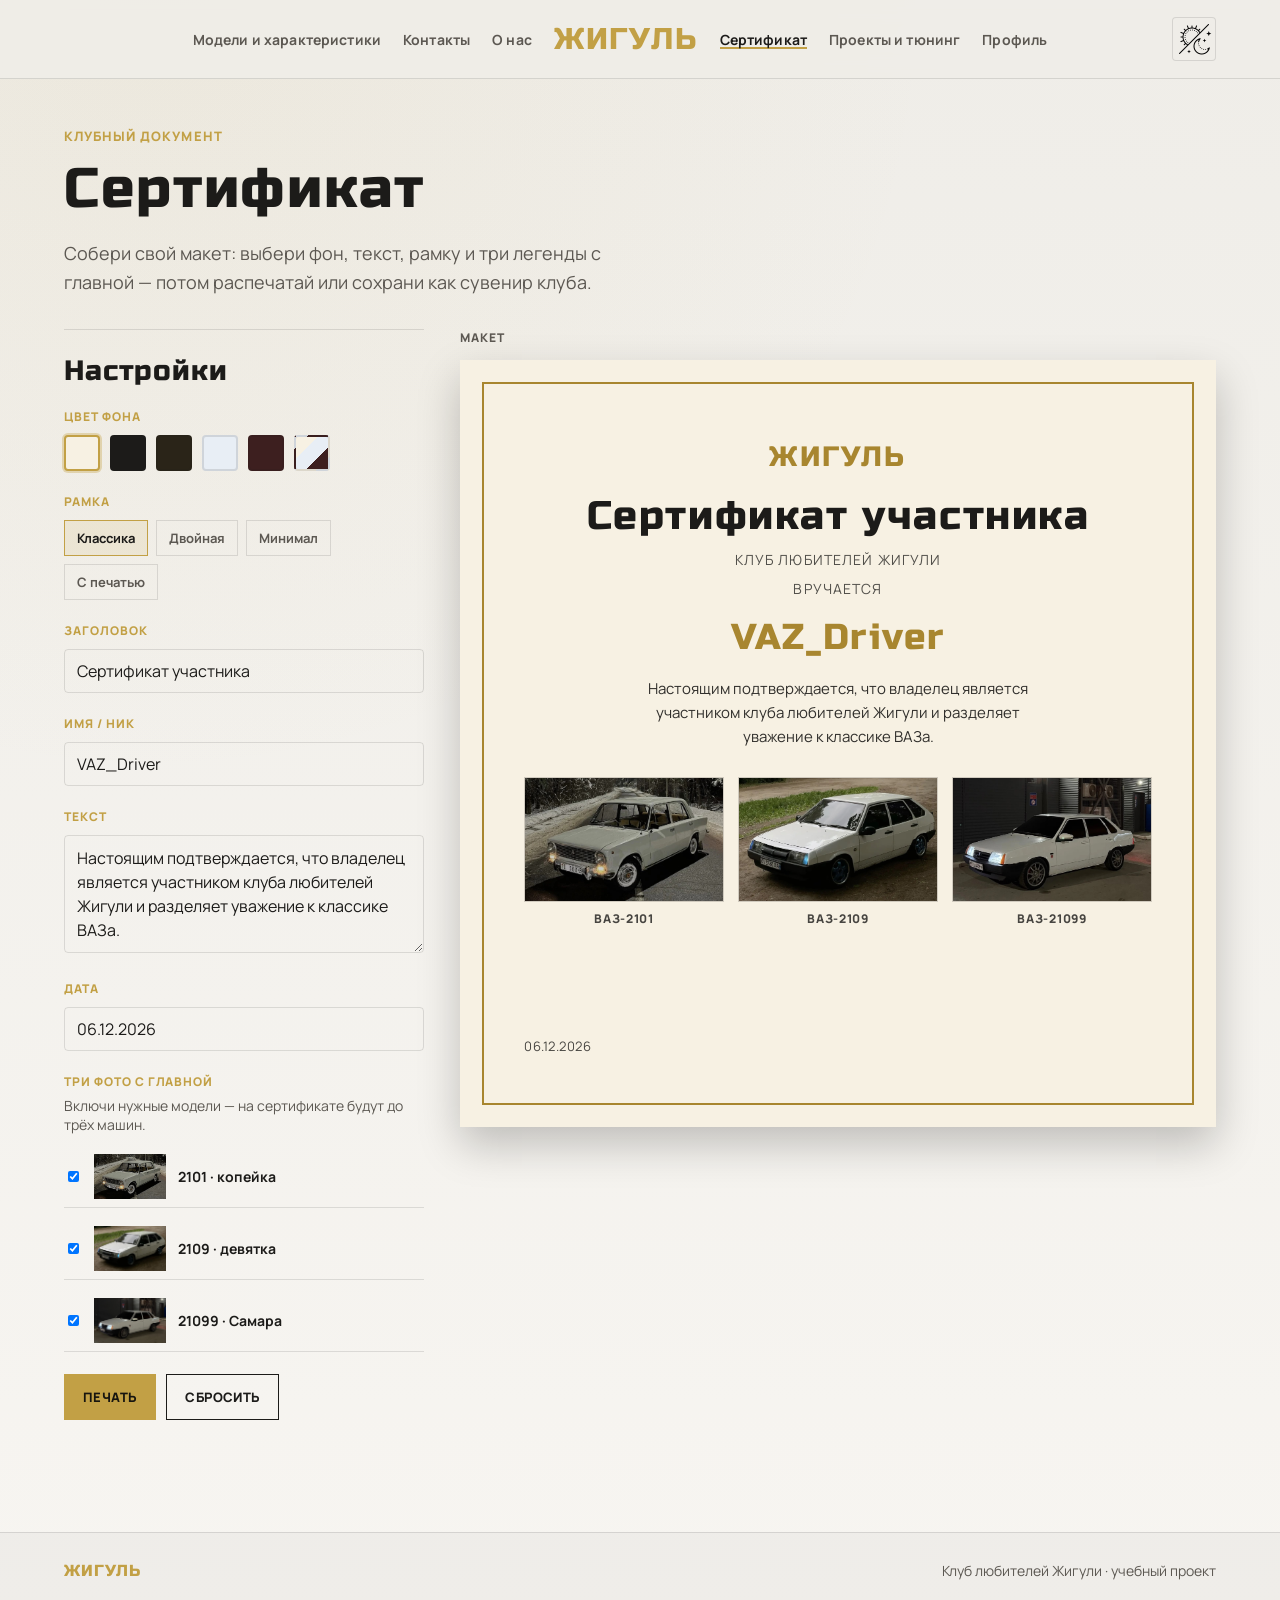
==== html/certificate.html @ b6bd9444 "Add certificate builder with live preview and print. Remove gold from background presets and wire Ce" ====
<!DOCTYPE html>
<html lang="ru">

<head>
    <meta charset="UTF-8">
    <meta name="viewport" content="width=device-width, initial-scale=1.0">
    <title>Сертификат | Клуб любителей Жигули</title>
    <link rel="preconnect" href="https://fonts.googleapis.com">
    <link rel="preconnect" href="https://fonts.gstatic.com" crossorigin>
    <link href="https://fonts.googleapis.com/css2?family=Manrope:wght@400;500;700;800&family=Russo+One&display=swap"
        rel="stylesheet">
    <link rel="stylesheet" href="../css/style.css">
    <link rel="stylesheet" href="../css/pages.css">
    <link rel="stylesheet" href="../css/cert.css">
</head>

<body>
    <header class="header">
        <div class="container header__inner">
            <nav class="header__nav" aria-label="Основная навигация">
                <a href="./models.html" class="header__link">Модели и характеристики</a>
                <a href="./contacts.html" class="header__link">Контакты</a>
                <a href="./about.html" class="header__link">О нас</a>
                <a href="./main.html" class="header__logo">ЖИГУЛЬ</a>
                <a href="./certificate.html" class="header__link header__link--active">Сертификат</a>
                <a href="#" class="header__link">Проекты и тюнинг</a>
                <a href="../backend/profile.php" class="header__link">Профиль</a>
            </nav>
            <button type="button" class="header__theme" id="themeBtn" aria-label="Сменить тему"></button>
        </div>
    </header>

    <main class="main">
        <section class="page">
            <div class="container">
                <p class="page__eyebrow">Клубный документ</p>
                <h1 class="page__title">Сертификат</h1>
                <p class="page__lead">
                    Собери свой макет: выбери фон, текст, рамку и три легенды с главной —
                    потом распечатай или сохрани как сувенир клуба.
                </p>
            </div>
        </section>

        <section class="cert-builder">
            <div class="container cert-builder__grid">
                <aside class="cert-options" aria-label="Настройки сертификата">
                    <h2 class="cert-options__title">Настройки</h2>

                    <div class="cert-options__block">
                        <p class="cert-options__label">Цвет фона</p>
                        <div class="cert-swatches" id="bgSwatches" role="listbox" aria-label="Цвет фона">
                            <button type="button" class="cert-swatch is-active" data-bg="#f7f1e3" data-ink="#1c1b19" aria-label="Кремовый" style="--swatch:#f7f1e3"></button>
                            <button type="button" class="cert-swatch" data-bg="#1c1b19" data-ink="#f2efe8" aria-label="Чёрный" style="--swatch:#1c1b19"></button>
                            <button type="button" class="cert-swatch" data-bg="#2a2418" data-ink="#f0e6c8" aria-label="Тёмный гараж" style="--swatch:#2a2418"></button>
                            <button type="button" class="cert-swatch" data-bg="#e8eef5" data-ink="#1c1b19" aria-label="Светло-серый" style="--swatch:#e8eef5"></button>
                            <button type="button" class="cert-swatch" data-bg="#3d1f1f" data-ink="#f7e9e9" aria-label="Бордовый" style="--swatch:#3d1f1f"></button>
                            <label class="cert-swatch cert-swatch--custom" aria-label="Свой цвет" title="Свой цвет">
                                <input type="color" id="bgCustom" value="#f7f1e3">
                            </label>
                        </div>
                    </div>

                    <div class="cert-options__block">
                        <p class="cert-options__label">Рамка</p>
                        <div class="cert-frames" id="frameOptions">
                            <button type="button" class="cert-chip is-active" data-frame="classic">Классика</button>
                            <button type="button" class="cert-chip" data-frame="double">Двойная</button>
                            <button type="button" class="cert-chip" data-frame="minimal">Минимал</button>
                            <button type="button" class="cert-chip" data-frame="stamp">С печатью</button>
                        </div>
                    </div>

                    <div class="cert-options__block">
                        <label class="cert-options__label" for="certTitle">Заголовок</label>
                        <input class="cert-input" id="certTitle" type="text" maxlength="48" value="Сертификат участника">
                    </div>

                    <div class="cert-options__block">
                        <label class="cert-options__label" for="certName">Имя / ник</label>
                        <input class="cert-input" id="certName" type="text" maxlength="40" value="VAZ_Driver" placeholder="Кому вручается">
                    </div>

                    <div class="cert-options__block">
                        <label class="cert-options__label" for="certText">Текст</label>
                        <textarea class="cert-input cert-input--area" id="certText" maxlength="220" rows="4">Настоящим подтверждается, что владелец является участником клуба любителей Жигули и разделяет уважение к классике ВАЗа.</textarea>
                    </div>

                    <div class="cert-options__block">
                        <label class="cert-options__label" for="certDate">Дата</label>
                        <input class="cert-input" id="certDate" type="text" maxlength="32" value="">
                    </div>

                    <div class="cert-options__block">
                        <p class="cert-options__label">Три фото с главной</p>
                        <p class="cert-options__hint">Включи нужные модели — на сертификате будут до трёх машин.</p>
                        <div class="cert-photos" id="photoOptions">
                            <label class="cert-photo-option">
                                <input type="checkbox" name="photo" value="2101" data-src="../assets/2101cat.jpg" data-name="ВАЗ-2101" checked>
                                <img src="../assets/2101cat.jpg" alt="ВАЗ-2101">
                                <span>2101 · копейка</span>
                            </label>
                            <label class="cert-photo-option">
                                <input type="checkbox" name="photo" value="2109" data-src="../assets/2109cat.jpg" data-name="ВАЗ-2109" checked>
                                <img src="../assets/2109cat.jpg" alt="ВАЗ-2109">
                                <span>2109 · девятка</span>
                            </label>
                            <label class="cert-photo-option">
                                <input type="checkbox" name="photo" value="21099" data-src="../assets/2199белая.jpg" data-name="ВАЗ-21099" checked>
                                <img src="../assets/2199белая.jpg" alt="ВАЗ-21099">
                                <span>21099 · Самара</span>
                            </label>
                        </div>
                    </div>

                    <div class="cert-options__actions">
                        <button type="button" class="cert-btn cert-btn--primary" id="printCert">Печать</button>
                        <button type="button" class="cert-btn" id="resetCert">Сбросить</button>
                    </div>
                </aside>

                <div class="cert-preview-wrap">
                    <p class="cert-preview-wrap__label">Макет</p>
                    <article class="certificate" id="certificate" data-frame="classic" style="--cert-bg:#f7f1e3; --cert-ink:#1c1b19;">
                        <div class="certificate__inner">
                            <p class="certificate__brand">ЖИГУЛЬ</p>
                            <h2 class="certificate__title" id="previewTitle">Сертификат участника</h2>
                            <p class="certificate__subtitle">Клуб любителей Жигули</p>
                            <p class="certificate__award">вручается</p>
                            <p class="certificate__name" id="previewName">VAZ_Driver</p>
                            <p class="certificate__text" id="previewText">
                                Настоящим подтверждается, что владелец является участником клуба любителей Жигули
                                и разделяет уважение к классике ВАЗа.
                            </p>

                            <ul class="certificate__cars" id="previewCars">
                                <li class="certificate__car">
                                    <img src="../assets/2101cat.jpg" alt="ВАЗ-2101">
                                    <span>ВАЗ-2101</span>
                                </li>
                                <li class="certificate__car">
                                    <img src="../assets/2109cat.jpg" alt="ВАЗ-2109">
                                    <span>ВАЗ-2109</span>
                                </li>
                                <li class="certificate__car">
                                    <img src="../assets/2199белая.jpg" alt="ВАЗ-21099">
                                    <span>ВАЗ-21099</span>
                                </li>
                            </ul>

                            <div class="certificate__footer">
                                <p class="certificate__date" id="previewDate"></p>
                                <p class="certificate__seal" aria-hidden="true">Клуб</p>
                            </div>
                        </div>
                    </article>
                </div>
            </div>
        </section>
    </main>

    <footer class="footer">
        <div class="container footer__inner">
            <span class="footer__brand">ЖИГУЛЬ</span>
            <span class="footer__note">Клуб любителей Жигули · учебный проект</span>
        </div>
    </footer>

    <script src="../js/theme.js"></script>
    <script src="../js/cert.js"></script>
</body>

</html>
---- css/style.css ----
:root {
    --bg: #efede8;
    --bg-elevated: #f7f5f1;
    --text: #1c1b19;
    --text-muted: #5c5852;
    --accent: #c2a045;
    --accent-strong: #a8862f;
    --line: rgba(28, 27, 25, 0.12);
    --header-bg: rgba(239, 237, 232, 0.92);
    --font-display: "Russo One", sans-serif;
    --font-body: "Manrope", sans-serif;
    --shadow: 0 18px 40px rgba(0, 0, 0, 0.22);
    --radius: 4px;
}

body.theme--dark {
    --bg: #141312;
    --bg-elevated: #1d1c1a;
    --text: #f2efe8;
    --text-muted: #b0aaa0;
    --accent: #d4af37;
    --accent-strong: #e0c15c;
    --line: rgba(242, 239, 232, 0.12);
    --header-bg: rgba(20, 19, 18, 0.86);
}

* {
    box-sizing: border-box;
}

html {
    scroll-behavior: smooth;
}

body {
    margin: 0;
    font-family: var(--font-body);
    color: var(--text);
    background:
        radial-gradient(circle at 12% 0%, rgba(194, 160, 69, 0.07), transparent 40%),
        linear-gradient(180deg, var(--bg) 0%, var(--bg-elevated) 100%);
    min-height: 100vh;
    transition: background-color 0.25s ease, color 0.25s ease;
}

img {
    max-width: 100%;
    display: block;
}

a {
    text-decoration: none;
    color: inherit;
}

.container {
    width: 100%;
    max-width: 1200px;
    margin: 0 auto;
    padding: 0 24px;
    position: relative;
}



.header {
    position: sticky;
    top: 0;
    z-index: 20;
    background: var(--header-bg);
    backdrop-filter: blur(10px);
    border-bottom: 1px solid var(--line);
}

.header__inner {
    display: flex;
    align-items: center;
    justify-content: center;
    min-height: 78px;
    gap: 16px;
    padding-right: 64px;
}

.header__nav {
    display: flex;
    align-items: center;
    justify-content: center;
    flex-wrap: wrap;
    gap: 14px 22px;
}

.header__logo {
    font-family: var(--font-display);
    font-size: 30px;
    letter-spacing: 0.06em;
    color: var(--accent);
    transition: transform 0.25s ease, color 0.2s ease;
}

.header__logo:hover {
    transform: translateY(-1px);
    color: var(--accent-strong);
}

.header__link {
    font-size: 14px;
    font-weight: 700;
    letter-spacing: 0.01em;
    color: var(--text-muted);
    transition: color 0.2s ease, transform 0.2s ease;
    white-space: nowrap;
}

.header__link:hover {
    color: var(--text);
    transform: translateY(-1px);
}

.header__link--active {
    color: var(--text);
    box-shadow: inset 0 -2px 0 var(--accent);
}

.header__theme {
    position: absolute;
    right: 24px;
    top: 50%;
    transform: translateY(-50%);
    width: 44px;
    height: 44px;
    border: 1px solid var(--line);
    border-radius: var(--radius);
    background-color: transparent;
    background-image: url(../assets/icons8-день-и-ночь-80.png);
    background-size: 40px 40px;
    background-repeat: no-repeat;
    background-position: center;
    cursor: pointer;
    transition: border-color 0.2s ease, transform 0.2s ease;
}

.header__theme:hover {
    border-color: var(--accent);
    transform: translateY(-50%) scale(1.04);
}


.hero {
    padding: 36px 0 28px;
}

.hero__container {
    display: grid;
    grid-template-columns: minmax(0, 1.35fr) minmax(280px, 0.9fr);
    gap: 40px;
    align-items: center;
}

.hero__slider {
    min-width: 0;
}

.hero__content {
    max-width: 420px;
}

.hero__brand {
    margin: 0 0 10px;
    font-family: var(--font-display);
    font-size: clamp(40px, 5vw, 64px);
    line-height: 0.95;
    letter-spacing: 0.04em;
    color: var(--accent);
    animation: riseIn 0.7s ease both;
}

.hero__title {
    margin: 0 0 14px;
    font-family: var(--font-display);
    font-size: clamp(26px, 3vw, 36px);
    font-weight: 400;
    letter-spacing: 0.02em;
    animation: riseIn 0.7s ease 0.06s both;
}

.hero__lead {
    margin: 0;
    font-size: 17px;
    line-height: 1.55;
    color: var(--text-muted);
    animation: riseIn 0.7s ease 0.12s both;
}

.hero__actions {
    margin-top: 24px;
    animation: riseIn 0.7s ease 0.18s both;
}

.hero__btn {
    display: inline-flex;
    align-items: center;
    justify-content: center;
    min-height: 46px;
    padding: 0 20px;
    border: 1px solid var(--accent);
    background: var(--accent);
    color: #17150f;
    font-size: 14px;
    font-weight: 800;
    letter-spacing: 0.04em;
    text-transform: uppercase;
    transition: background-color 0.2s ease, color 0.2s ease, transform 0.2s ease;
}

.hero__btn:hover {
    background: transparent;
    color: var(--text);
    transform: translateY(-2px);
}



.slider {
    position: relative;
    overflow: hidden;
    box-shadow: var(--shadow);
    background: #111;
}

.slider__track {
    display: flex;
    transition: transform 0.7s cubic-bezier(0.22, 1, 0.36, 1);
}

.slider__slide {
    position: relative;
    min-width: 100%;
    overflow: hidden;
}

.slider__slide img {
    width: 100%;
    aspect-ratio: 16 / 10;
    object-fit: cover;
    object-position: center;
    transform: scale(1.03);
    transition: transform 5s ease;
}

.slider__slide--active img {
    transform: scale(1);
}

.slider__pagination {
    position: absolute;
    right: 16px;
    bottom: 16px;
    display: flex;
    gap: 8px;
    z-index: 2;
}

.slider__bar {
    width: 56px;
    height: 3px;
    padding: 0;
    border: none;
    border-radius: 999px;
    background: rgba(255, 255, 255, 0.35);
    overflow: hidden;
    cursor: pointer;
}

.slider__bar::after {
    content: "";
    display: block;
    width: 0;
    height: 100%;
    background: #fff;
}

.slider__bar--active::after {
    animation: fillBar 4s linear forwards;
}

.slider__name {
    margin: 12px 0 0;
    font-size: 13px;
    font-weight: 700;
    letter-spacing: 0.06em;
    text-transform: uppercase;
    color: var(--text-muted);
}

@keyframes fillBar {
    from {
        width: 0;
    }

    to {
        width: 100%;
    }
}

@keyframes riseIn {
    from {
        opacity: 0;
        transform: translateY(14px);
    }

    to {
        opacity: 1;
        transform: translateY(0);
    }
}


.models {
    padding: 64px 0 48px;
}

.models__title,
.about__title {
    margin: 0 0 12px;
    font-family: var(--font-display);
    font-size: clamp(28px, 4vw, 40px);
    font-weight: 400;
    letter-spacing: 0.03em;
}

.models__lead,
.about__text {
    margin: 0;
    max-width: 52ch;
    font-size: 18px;
    line-height: 1.6;
    color: var(--text-muted);
}

.models__list {
    list-style: none;
    margin: 36px 0 0;
    padding: 0;
    display: grid;
    grid-template-columns: repeat(3, minmax(0, 1fr));
    gap: 28px;
}

.models__link {
    display: grid;
    gap: 12px;
    transition: transform 0.25s ease;
}

.models__link:hover {
    transform: translateY(-6px);
}

.models__image {
    width: 100%;
    aspect-ratio: 4 / 3;
    object-fit: cover;
    box-shadow: var(--shadow);
    filter: saturate(0.92);
    transition: filter 0.25s ease, box-shadow 0.25s ease;
}

.models__link:hover .models__image {
    filter: saturate(1.05);
    box-shadow: 0 22px 48px rgba(0, 0, 0, 0.28);
}

.models__image[src*="2112белая"] {
    filter: contrast(1.0) saturate(0.85) brightness(1.04);
}

.models__link:hover .models__image[src*="2112белая"] {
    filter: contrast(0.86) saturate(0.88) brightness(1.04);
}

.models__name {
    font-family: var(--font-display);
    font-size: 22px;
    letter-spacing: 0.03em;
}

.models__meta {
    font-size: 14px;
    font-weight: 500;
    color: var(--text-muted);
}



.about {
    padding: 24px 0 88px;
}

.about__inner {
    padding-top: 40px;
    border-top: 1px solid var(--line);
}

.about__btn {
    display: inline-flex;
    align-items: center;
    justify-content: center;
    margin-top: 24px;
    min-height: 46px;
    padding: 0 20px;
    border: 1px solid var(--accent);
    background: var(--accent);
    color: #17150f;
    font-size: 14px;
    font-weight: 800;
    letter-spacing: 0.04em;
    text-transform: uppercase;
    transition: background-color 0.2s ease, color 0.2s ease, transform 0.2s ease;
}

.about__btn:hover {
    background: transparent;
    color: var(--text);
    transform: translateY(-2px);
}



.footer {
    border-top: 1px solid var(--line);
    padding: 28px 0;
    background: rgba(0, 0, 0, 0.03);
}

body.theme--dark .footer {
    background: rgba(255, 255, 255, 0.02);
}

.footer__inner {
    display: flex;
    align-items: center;
    justify-content: space-between;
    gap: 16px;
    flex-wrap: wrap;
}

.footer__brand {
    font-family: var(--font-display);
    letter-spacing: 0.06em;
    color: var(--accent);
}

.footer__note {
    font-size: 14px;
    color: var(--text-muted);
}

@media (max-width: 1100px) {
    .header__link {
        font-size: 13px;
    }

    .header__nav {
        gap: 10px 14px;
    }
}

@media (max-width: 960px) {
    .hero__container {
        grid-template-columns: 1fr;
        gap: 28px;
    }

    .hero__content {
        max-width: none;
    }

    .models__list {
        grid-template-columns: 1fr;
    }
}

@media (max-width: 720px) {
    .header__inner {
        justify-content: flex-start;
        padding-right: 72px;
        min-height: auto;
        padding-top: 14px;
        padding-bottom: 14px;
    }

    .header__nav {
        justify-content: flex-start;
    }

    .header__logo {
        order: -1;
        width: 100%;
        font-size: 24px;
    }

    .header__theme {
        right: 16px;
        top: 22px;
        transform: none;
    }

    .header__theme:hover {
        transform: scale(1.04);
    }
}

@media (prefers-reduced-motion: reduce) {
    html {
        scroll-behavior: auto;
    }

    .hero__brand,
    .hero__title,
    .hero__lead,
    .hero__actions,
    .slider__track,
    .slider__slide img,
    .models__link,
    .models__image {
        animation: none !important;
        transition: none !important;
    }
}
---- css/pages.css ----
.page {
    padding: 48px 0 24px;
}

.page__eyebrow {
    margin: 0 0 10px;
    font-size: 13px;
    font-weight: 800;
    letter-spacing: 0.08em;
    text-transform: uppercase;
    color: var(--accent);
}

.page__title {
    margin: 0 0 16px;
    font-family: var(--font-display);
    font-size: clamp(36px, 5vw, 56px);
    font-weight: 400;
    letter-spacing: 0.03em;
}

.page__lead {
    margin: 0;
    max-width: 54ch;
    font-size: 18px;
    line-height: 1.6;
    color: var(--text-muted);
}

.story {
    padding: 24px 0 16px;
}

.story__grid {
    display: grid;
    grid-template-columns: repeat(2, minmax(0, 1fr));
    gap: 32px;
}

.story__title,
.values__title,
.team__title,
.contacts__title,
.feedback__title {
    margin: 0 0 14px;
    font-family: var(--font-display);
    font-size: clamp(24px, 3vw, 32px);
    font-weight: 400;
    letter-spacing: 0.02em;
}

.story__text {
    margin: 0;
    font-size: 17px;
    line-height: 1.65;
    color: var(--text-muted);
}

.values {
    padding: 48px 0;
}

.values__list,
.team__list,
.contacts__list {
    list-style: none;
    margin: 0;
    padding: 0;
}

.values__list {
    display: grid;
    grid-template-columns: repeat(3, minmax(0, 1fr));
    gap: 24px;
    margin-top: 8px;
}

.values__item,
.team__item {
    padding-top: 18px;
    border-top: 1px solid var(--line);
}

.values__name,
.team__name {
    margin: 0 0 8px;
    font-size: 20px;
    font-weight: 800;
}

.values__text,
.team__text {
    margin: 0;
    font-size: 15px;
    line-height: 1.55;
    color: var(--text-muted);
}

.team {
    padding: 8px 0 88px;
}

.team__list {
    display: grid;
    grid-template-columns: repeat(3, minmax(0, 1fr));
    gap: 24px;
    margin-top: 8px;
}

.team__role {
    margin: 0 0 6px;
    font-size: 12px;
    font-weight: 800;
    letter-spacing: 0.08em;
    text-transform: uppercase;
    color: var(--accent);
}

.contacts {
    padding: 24px 0 88px;
}

.contacts__grid {
    display: grid;
    grid-template-columns: minmax(0, 1fr) minmax(280px, 420px);
    gap: 40px;
    align-items: start;
}

.contacts__item {
    padding: 16px 0;
    border-bottom: 1px solid var(--line);
    display: grid;
    gap: 6px;
}

.contacts__label {
    font-size: 12px;
    font-weight: 800;
    letter-spacing: 0.08em;
    text-transform: uppercase;
    color: var(--accent);
}

.contacts__value {
    font-size: 17px;
    font-weight: 600;
    line-height: 1.45;
}

.contacts__value--link {
    transition: color 0.2s ease;
}

.contacts__value--link:hover {
    color: var(--accent);
}

.contacts__note {
    margin-top: 24px;
    padding: 18px 0 0;
    border-top: 1px solid var(--line);
}

.contacts__note-text {
    margin: 0;
    font-size: 15px;
    line-height: 1.55;
    color: var(--text-muted);
}

.feedback {
    padding: 28px;
    border: 1px solid var(--line);
    background: var(--bg-elevated);
}

.feedback__group {
    margin-bottom: 16px;
}

.feedback__label {
    display: block;
    margin-bottom: 8px;
    font-size: 14px;
    font-weight: 700;
}

.feedback__input {
    width: 100%;
    padding: 12px 14px;
    border: 1px solid var(--line);
    border-radius: var(--radius);
    background: transparent;
    color: var(--text);
    font: inherit;
    transition: border-color 0.2s ease;
}

.feedback__input:focus {
    outline: none;
    border-color: var(--accent);
}

.feedback__select {
    cursor: pointer;
}

.feedback__textarea {
    min-height: 120px;
    resize: vertical;
}

.feedback__error {
    margin: 0 0 12px;
    color: #c44848;
    font-size: 14px;
}

.feedback__success {
    margin: 0 0 12px;
    color: #2f7a45;
    font-size: 14px;
    font-weight: 700;
}

body.theme--dark .feedback__error {
    color: #ff7b7b;
}

body.theme--dark .feedback__success {
    color: #7dcea0;
}

.feedback__submit {
    width: 100%;
    min-height: 48px;
    border: 1px solid var(--accent);
    background: var(--accent);
    color: #17150f;
    font: inherit;
    font-size: 14px;
    font-weight: 800;
    letter-spacing: 0.04em;
    text-transform: uppercase;
    cursor: pointer;
    transition: background-color 0.2s ease, color 0.2s ease, transform 0.2s ease;
}

.feedback__submit:hover {
    background: transparent;
    color: var(--text);
    transform: translateY(-1px);
}

.catalog-nav {
    padding: 8px 0 0;
}

.catalog-nav__list {
    list-style: none;
    margin: 0;
    padding: 0;
    display: flex;
    flex-wrap: wrap;
    gap: 12px 20px;
}

.catalog-nav__link {
    font-size: 14px;
    font-weight: 800;
    letter-spacing: 0.04em;
    text-transform: uppercase;
    color: var(--text-muted);
    transition: color 0.2s ease, transform 0.2s ease;
}

.catalog-nav__link:hover {
    color: var(--accent);
    transform: translateY(-1px);
}

.catalog-index {
    padding: 28px 0 8px;
}

.catalog-index__list {
    list-style: none;
    margin: 0;
    padding: 18px 0 0;
    border-top: 1px solid var(--line);
    display: flex;
    flex-wrap: wrap;
    gap: 10px 12px;
}

.catalog-index__link {
    display: inline-flex;
    align-items: center;
    justify-content: center;
    min-width: 64px;
    min-height: 36px;
    padding: 0 12px;
    border-bottom: 1px solid var(--line);
    font-size: 14px;
    font-weight: 800;
    letter-spacing: 0.04em;
    color: var(--text-muted);
    transition: color 0.2s ease, border-color 0.2s ease, transform 0.2s ease;
}

.catalog-index__link:hover {
    color: var(--text);
    border-color: var(--accent);
    transform: translateY(-1px);
}

.catalog-family {
    padding: 48px 0 24px;
    scroll-margin-top: 96px;
}

.catalog-family:last-of-type {
    padding-bottom: 88px;
}

.catalog-family__title {
    margin: 0 0 12px;
    font-family: var(--font-display);
    font-size: clamp(28px, 4vw, 40px);
    font-weight: 400;
    letter-spacing: 0.03em;
}

.catalog-family__lead {
    margin: 0 0 36px;
    max-width: 54ch;
    font-size: 17px;
    line-height: 1.6;
    color: var(--text-muted);
}

.spec {
    display: grid;
    grid-template-columns: minmax(0, 1.05fr) minmax(280px, 1fr);
    gap: 36px;
    align-items: start;
    padding: 36px 0;
    border-top: 1px solid var(--line);
    scroll-margin-top: 96px;
}

.spec:first-of-type {
    border-top: none;
    padding-top: 0;
}

.spec__image {
    width: 100%;
    aspect-ratio: 16 / 10;
    object-fit: cover;
    box-shadow: var(--shadow);
    filter: saturate(0.92);
    transition: filter 0.25s ease, box-shadow 0.25s ease;
}

.spec:hover .spec__image {
    filter: saturate(1.05);
    box-shadow: 0 22px 48px rgba(0, 0, 0, 0.28);
}

.spec__image[src*="2112белая"] {
    filter: contrast(0.82) saturate(0.78) brightness(1.04);
}

.spec:hover .spec__image[src*="2112белая"] {
    filter: contrast(0.86) saturate(0.88) brightness(1.04);
}

.spec__tag {
    margin: 0 0 10px;
    font-size: 12px;
    font-weight: 800;
    letter-spacing: 0.08em;
    text-transform: uppercase;
    color: var(--accent);
}

.spec__name {
    margin: 0 0 12px;
    font-family: var(--font-display);
    font-size: clamp(26px, 3vw, 34px);
    font-weight: 400;
    letter-spacing: 0.03em;
}

.spec__text {
    margin: 0 0 24px;
    max-width: 48ch;
    font-size: 16px;
    line-height: 1.6;
    color: var(--text-muted);
}

.spec__grid {
    margin: 0;
    display: grid;
    grid-template-columns: repeat(2, minmax(0, 1fr));
    gap: 0;
}

.spec__row {
    display: grid;
    grid-template-columns: minmax(0, 0.9fr) minmax(0, 1.1fr);
    gap: 12px;
    padding: 12px 0;
    border-top: 1px solid var(--line);
}

.spec__row dt {
    margin: 0;
    font-size: 12px;
    font-weight: 800;
    letter-spacing: 0.06em;
    text-transform: uppercase;
    color: var(--text-muted);
}

.spec__row dd {
    margin: 0;
    font-size: 15px;
    font-weight: 600;
    line-height: 1.4;
}

.to-top {
    position: fixed;
    right: 24px;
    bottom: 24px;
    z-index: 30;
    width: 48px;
    height: 48px;
    padding: 0;
    border: 1px solid var(--accent);
    border-radius: var(--radius);
    background: var(--accent);
    color: #17150f;
    cursor: pointer;
    opacity: 0;
    visibility: hidden;
    pointer-events: none;
    transform: translateY(8px);
    transition: opacity 0.2s ease, transform 0.2s ease, visibility 0.2s ease, background-color 0.2s ease, color 0.2s ease;
}

.to-top--visible {
    opacity: 1;
    visibility: visible;
    pointer-events: auto;
    transform: translateY(0);
}

.to-top:hover {
    background: transparent;
    color: var(--text);
}

.to-top__icon {
    width: 22px;
    height: 22px;
    fill: currentColor;
}

@media (max-width: 720px) {
    .to-top {
        right: 16px;
        bottom: 16px;
    }
}

@media (max-width: 960px) {
    .story__grid,
    .values__list,
    .team__list,
    .contacts__grid,
    .spec {
        grid-template-columns: 1fr;
    }

    .spec__grid {
        grid-template-columns: 1fr;
    }
}

@media (prefers-reduced-motion: reduce) {
    .catalog-nav__link,
    .catalog-index__link,
    .spec__image,
    .to-top {
        transition: none !important;
    }
}
---- css/cert.css ----
.cert-builder {
    padding: 8px 0 88px;
}

.cert-builder__grid {
    display: grid;
    grid-template-columns: minmax(280px, 360px) minmax(0, 1fr);
    gap: 36px;
    align-items: start;
}

.cert-options {
    padding: 24px 0;
    border-top: 1px solid var(--line);
}

.cert-options__title {
    margin: 0 0 20px;
    font-family: var(--font-display);
    font-size: 28px;
    font-weight: 400;
    letter-spacing: 0.03em;
}

.cert-options__block {
    margin-bottom: 22px;
}

.cert-options__label {
    display: block;
    margin: 0 0 10px;
    font-size: 12px;
    font-weight: 800;
    letter-spacing: 0.08em;
    text-transform: uppercase;
    color: var(--accent);
}

.cert-options__hint {
    margin: -4px 0 12px;
    font-size: 14px;
    color: var(--text-muted);
}

.cert-swatches {
    display: flex;
    flex-wrap: wrap;
    align-items: center;
    gap: 10px;
}

.cert-swatch {
    width: 36px;
    height: 36px;
    padding: 0;
    border: 2px solid var(--line);
    border-radius: var(--radius);
    background: var(--swatch);
    cursor: pointer;
    transition: transform 0.2s ease, border-color 0.2s ease;
}

.cert-swatch:hover {
    transform: translateY(-1px);
}

.cert-swatch.is-active {
    border-color: var(--accent);
    box-shadow: 0 0 0 2px rgba(194, 160, 69, 0.35);
}

.cert-swatch--custom {
    position: relative;
    overflow: hidden;
    background:
        linear-gradient(135deg, #f7f1e3 0 33%, #e8eef5 33% 66%, #3d1f1f 66%);
}

.cert-swatch--custom input[type="color"] {
    position: absolute;
    inset: -4px;
    width: calc(100% + 8px);
    height: calc(100% + 8px);
    padding: 0;
    border: 0;
    cursor: pointer;
    opacity: 0;
}

.cert-frames {
    display: flex;
    flex-wrap: wrap;
    gap: 8px;
}

.cert-chip {
    min-height: 36px;
    padding: 0 12px;
    border: 1px solid var(--line);
    background: transparent;
    color: var(--text-muted);
    font: inherit;
    font-size: 13px;
    font-weight: 700;
    cursor: pointer;
    transition: color 0.2s ease, border-color 0.2s ease, background-color 0.2s ease;
}

.cert-chip:hover,
.cert-chip.is-active {
    color: var(--text);
    border-color: var(--accent);
}

.cert-chip.is-active {
    background: rgba(194, 160, 69, 0.12);
}

.cert-input {
    width: 100%;
    min-height: 44px;
    padding: 10px 12px;
    border: 1px solid var(--line);
    border-radius: var(--radius);
    background: transparent;
    color: var(--text);
    font: inherit;
    transition: border-color 0.2s ease;
}

.cert-input:focus {
    outline: none;
    border-color: var(--accent);
}

.cert-input--area {
    min-height: 110px;
    resize: vertical;
    line-height: 1.5;
}

.cert-photos {
    display: grid;
    gap: 10px;
}

.cert-photo-option {
    display: grid;
    grid-template-columns: 18px 72px minmax(0, 1fr);
    gap: 12px;
    align-items: center;
    padding: 8px 0;
    border-bottom: 1px solid var(--line);
    cursor: pointer;
}

.cert-photo-option img {
    width: 72px;
    aspect-ratio: 16 / 10;
    object-fit: cover;
}

.cert-photo-option span {
    font-size: 14px;
    font-weight: 700;
}

.cert-options__actions {
    display: flex;
    flex-wrap: wrap;
    gap: 10px;
    margin-top: 8px;
}

.cert-btn {
    display: inline-flex;
    align-items: center;
    justify-content: center;
    min-height: 46px;
    padding: 0 18px;
    border: 1px solid var(--text);
    background: transparent;
    color: var(--text);
    font: inherit;
    font-size: 13px;
    font-weight: 800;
    letter-spacing: 0.03em;
    text-transform: uppercase;
    cursor: pointer;
    transition: background-color 0.2s ease, color 0.2s ease, border-color 0.2s ease, transform 0.2s ease;
}

.cert-btn:hover {
    transform: translateY(-1px);
}

.cert-btn--primary {
    border-color: var(--accent);
    background: var(--accent);
    color: #17150f;
}

.cert-btn--primary:hover {
    background: transparent;
    color: var(--text);
}

.cert-preview-wrap__label {
    margin: 0 0 14px;
    font-size: 12px;
    font-weight: 800;
    letter-spacing: 0.08em;
    text-transform: uppercase;
    color: var(--text-muted);
}

.certificate {
    --cert-bg: #f7f1e3;
    --cert-ink: #1c1b19;
    --cert-line: rgba(28, 27, 25, 0.18);
    --cert-accent: #a8862f;
    width: 100%;
    max-width: 820px;
    margin: 0 auto;
    padding: 22px;
    background: var(--cert-bg);
    color: var(--cert-ink);
    box-shadow: var(--shadow);
    box-sizing: border-box;
}

.certificate__inner {
    padding: 56px 40px 48px;
    border: 2px solid var(--cert-accent);
    margin: 0;
    min-height: 560px;
    display: flex;
    flex-direction: column;
    box-sizing: border-box;
}

.certificate[data-frame="double"] .certificate__inner {
    outline: 1px solid var(--cert-accent);
    outline-offset: 6px;
}

.certificate[data-frame="minimal"] .certificate__inner {
    border-color: var(--cert-line);
}

.certificate[data-frame="stamp"] .certificate__seal {
    opacity: 1;
}

.certificate__brand {
    margin: 0 0 18px;
    font-family: var(--font-display);
    font-size: 28px;
    letter-spacing: 0.08em;
    color: var(--cert-accent);
    text-align: center;
}

.certificate__title {
    margin: 0;
    font-family: var(--font-display);
    font-size: clamp(28px, 4vw, 40px);
    font-weight: 400;
    letter-spacing: 0.04em;
    text-align: center;
}

.certificate__subtitle,
.certificate__award {
    margin: 10px 0 0;
    text-align: center;
    font-size: 14px;
    letter-spacing: 0.08em;
    text-transform: uppercase;
    opacity: 0.75;
}

.certificate__name {
    margin: 18px 0 0;
    font-family: var(--font-display);
    font-size: clamp(26px, 3.5vw, 36px);
    letter-spacing: 0.03em;
    text-align: center;
    color: var(--cert-accent);
}

.certificate__text {
    margin: 18px auto 0;
    max-width: 46ch;
    text-align: center;
    font-size: 15px;
    line-height: 1.6;
    opacity: 0.9;
}

.certificate__cars {
    list-style: none;
    margin: 28px 0 0;
    padding: 0;
    display: grid;
    grid-template-columns: repeat(3, minmax(0, 1fr));
    gap: 14px;
}

.certificate__cars:has(li:only-child) {
    grid-template-columns: minmax(0, 280px);
    justify-content: center;
}

.certificate__cars:has(li:first-child:nth-last-child(2)) {
    grid-template-columns: repeat(2, minmax(0, 1fr));
    max-width: 520px;
    margin-left: auto;
    margin-right: auto;
}

.certificate__car {
    display: grid;
    gap: 8px;
}

.certificate__car img {
    width: 100%;
    aspect-ratio: 16 / 10;
    object-fit: cover;
    border: 1px solid var(--cert-line);
}

.certificate__car span {
    font-size: 12px;
    font-weight: 800;
    letter-spacing: 0.06em;
    text-transform: uppercase;
    text-align: center;
    opacity: 0.8;
}

.certificate__cars:empty {
    display: none;
}

.certificate__footer {
    margin-top: auto;
    padding-top: 28px;
    display: flex;
    align-items: flex-end;
    justify-content: space-between;
    gap: 16px;
}

.certificate__date {
    margin: 0;
    font-size: 13px;
    letter-spacing: 0.04em;
    opacity: 0.8;
}

.certificate__seal {
    width: 72px;
    height: 72px;
    display: grid;
    place-items: center;
    border: 2px solid var(--cert-accent);
    border-radius: 50%;
    font-family: var(--font-display);
    font-size: 14px;
    letter-spacing: 0.08em;
    color: var(--cert-accent);
    opacity: 0;
    transform: rotate(-12deg);
}

@media (max-width: 960px) {
    .cert-builder__grid {
        grid-template-columns: 1fr;
    }

    .certificate__inner {
        padding: 40px 18px 36px;
        min-height: auto;
    }

    .certificate__cars {
        grid-template-columns: 1fr;
    }

    .certificate__cars:has(li:first-child:nth-last-child(2)),
    .certificate__cars:has(li:only-child) {
        grid-template-columns: 1fr;
        max-width: none;
    }
}

@media print {
    body * {
        visibility: hidden !important;
    }

    .certificate,
    .certificate * {
        visibility: visible !important;
    }

    .certificate {
        position: absolute;
        left: 0;
        top: 0;
        width: 100%;
        max-width: none;
        box-shadow: none;
        margin: 0;
    }

    .header,
    .footer,
    .page,
    .cert-options,
    .cert-preview-wrap__label,
    .header__theme {
        display: none !important;
    }
}
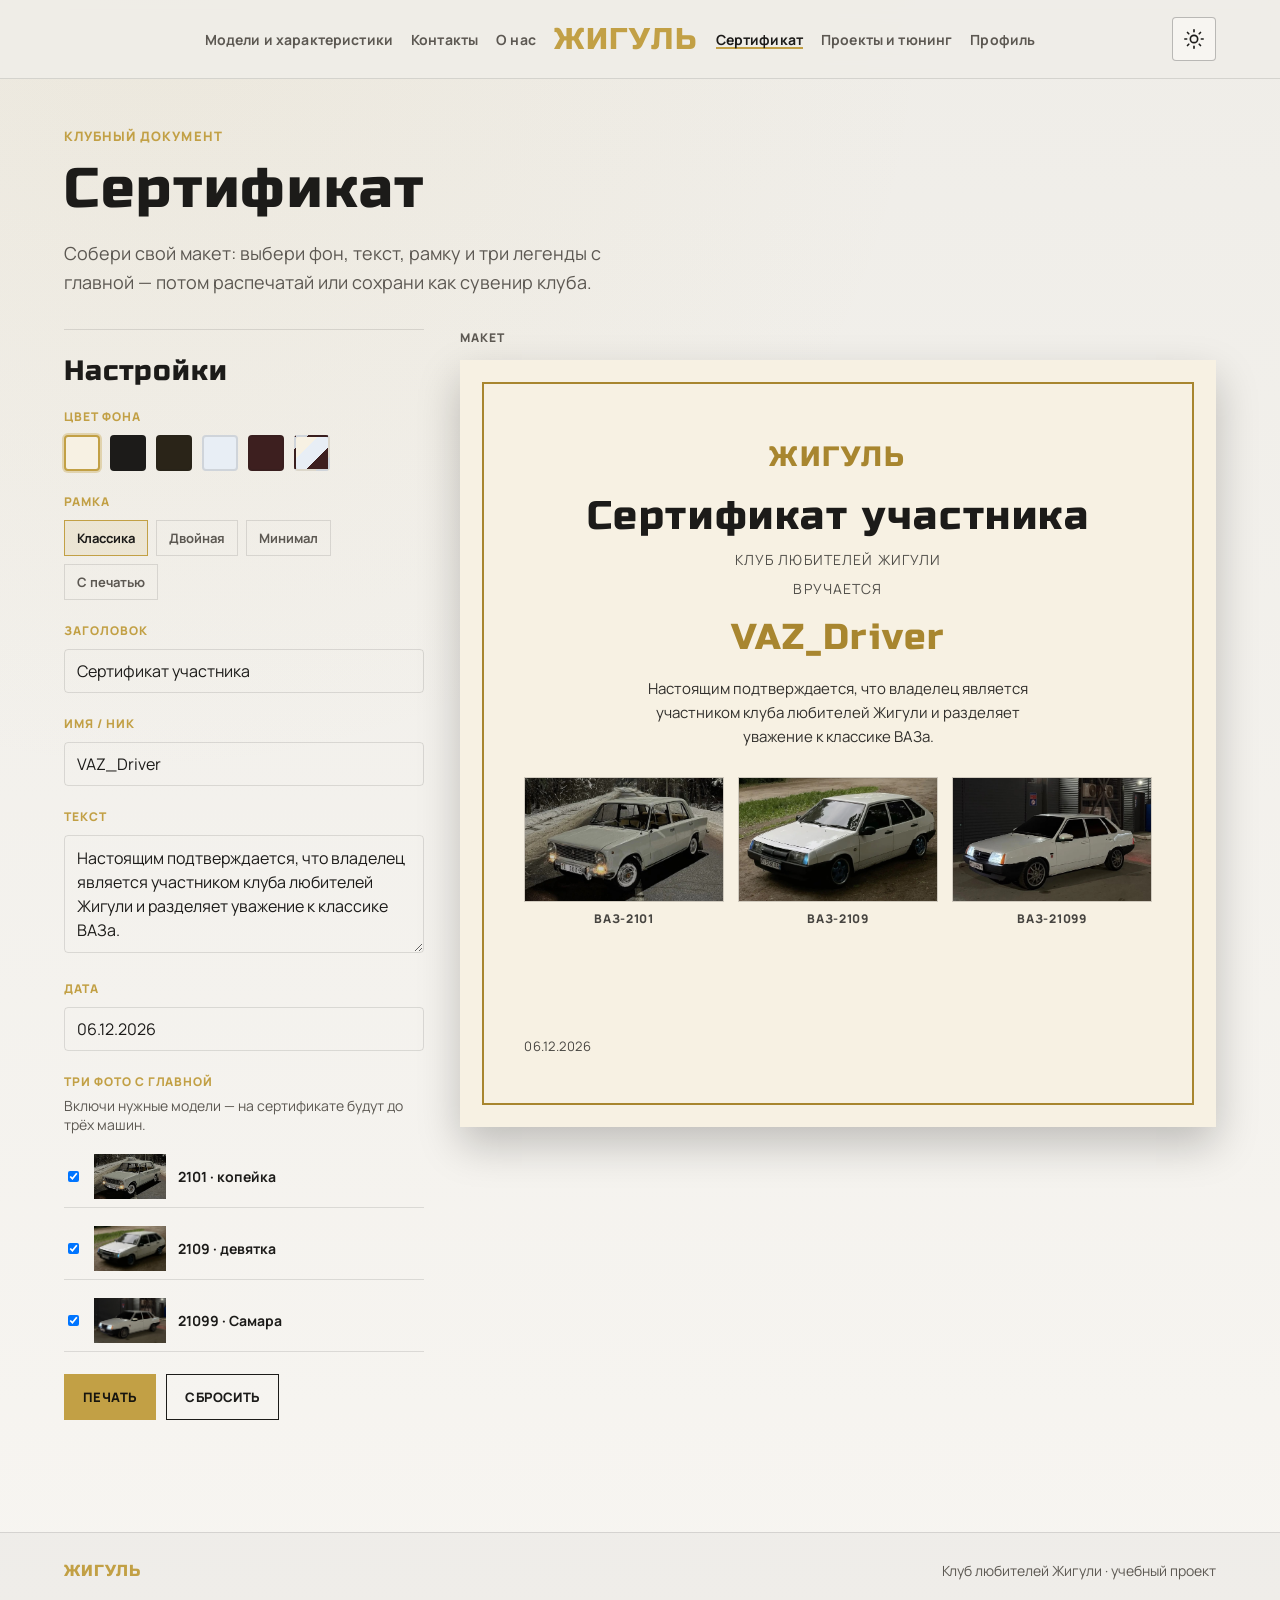
==== commit d0cefde6: "Add projects gallery, theme fix, and OSPanel Nginx setup. Includes the tuning/projects page with fil" ====
--- a/html/certificate.html
+++ b/html/certificate.html
@@ -23,7 +23,7 @@
                 <a href="./about.html" class="header__link">О нас</a>
                 <a href="./main.html" class="header__logo">ЖИГУЛЬ</a>
                 <a href="./certificate.html" class="header__link header__link--active">Сертификат</a>
-                <a href="#" class="header__link">Проекты и тюнинг</a>
+                <a href="./projects.html" class="header__link">Проекты и тюнинг</a>
                 <a href="../backend/profile.php" class="header__link">Профиль</a>
             </nav>
             <button type="button" class="header__theme" id="themeBtn" aria-label="Сменить тему"></button>
--- a/css/style.css
+++ b/css/style.css
@@ -79,6 +79,7 @@
     min-height: 78px;
     gap: 16px;
     padding-right: 64px;
+    overflow: visible;
 }
 
 .header__nav {
@@ -86,7 +87,8 @@
     align-items: center;
     justify-content: center;
     flex-wrap: wrap;
-    gap: 14px 22px;
+    gap: 12px 18px;
+    max-width: 100%;
 }
 
 .header__logo {
@@ -128,20 +130,33 @@
     transform: translateY(-50%);
     width: 44px;
     height: 44px;
-    border: 1px solid var(--line);
+    padding: 0;
+    border: 1px solid rgba(28, 27, 25, 0.28);
     border-radius: var(--radius);
-    background-color: transparent;
-    background-image: url(../assets/icons8-день-и-ночь-80.png);
-    background-size: 40px 40px;
+    background-color: var(--bg-elevated);
+    background-image: url("data:image/svg+xml,%3Csvg xmlns='http://www.w3.org/2000/svg' viewBox='0 0 24 24' fill='none' stroke='%231c1b19' stroke-width='1.8' stroke-linecap='round' stroke-linejoin='round'%3E%3Ccircle cx='12' cy='12' r='4'/%3E%3Cpath d='M12 2v2M12 20v2M4.9 4.9l1.4 1.4M17.7 17.7l1.4 1.4M2 12h2M20 12h2M4.9 19.1l1.4-1.4M17.7 6.3l1.4-1.4'/%3E%3C/svg%3E");
+    background-size: 22px 22px;
     background-repeat: no-repeat;
     background-position: center;
     cursor: pointer;
-    transition: border-color 0.2s ease, transform 0.2s ease;
+    transition: border-color 0.2s ease, transform 0.2s ease, background-color 0.2s ease, background-image 0.2s ease;
 }
 
 .header__theme:hover {
     border-color: var(--accent);
     transform: translateY(-50%) scale(1.04);
+}
+
+body.theme--dark .header__theme {
+    border-color: #d4af37;
+    background-color: #3a3428;
+    background-image: url("data:image/svg+xml,%3Csvg xmlns='http://www.w3.org/2000/svg' viewBox='0 0 24 24' fill='none' stroke='%23f2efe8' stroke-width='2' stroke-linecap='round' stroke-linejoin='round'%3E%3Cpath d='M21 14.5A8.5 8.5 0 1 1 9.5 3a7 7 0 0 0 11.5 11.5z'/%3E%3C/svg%3E");
+    box-shadow: 0 0 0 2px rgba(212, 175, 55, 0.25);
+}
+
+body.theme--dark .header__theme:hover {
+    border-color: #e0c15c;
+    background-color: #4a4232;
 }
 
 
--- a/css/pages.css
+++ b/css/pages.css
@@ -478,12 +478,167 @@
     }
 }
 
+.projects-filter {
+    padding: 8px 0 0;
+}
+
+.projects-filter__list {
+    list-style: none;
+    margin: 0;
+    padding: 0;
+    display: flex;
+    flex-wrap: wrap;
+    gap: 12px 20px;
+}
+
+.projects-filter__btn {
+    padding: 0;
+    border: 0;
+    background: transparent;
+    font: inherit;
+    font-size: 14px;
+    font-weight: 800;
+    letter-spacing: 0.04em;
+    text-transform: uppercase;
+    color: var(--text-muted);
+    cursor: pointer;
+    transition: color 0.2s ease, transform 0.2s ease;
+}
+
+.projects-filter__btn:hover,
+.projects-filter__btn--active {
+    color: var(--accent);
+}
+
+.projects-filter__btn:hover {
+    transform: translateY(-1px);
+}
+
+.projects {
+    padding: 36px 0 24px;
+}
+
+.projects__list {
+    list-style: none;
+    margin: 0;
+    padding: 0;
+    display: grid;
+    grid-template-columns: repeat(2, minmax(0, 1fr));
+    gap: 40px 32px;
+}
+
+.project {
+    display: grid;
+    gap: 16px;
+}
+
+.project__image {
+    width: 100%;
+    aspect-ratio: 16 / 10;
+    object-fit: cover;
+    box-shadow: var(--shadow);
+    filter: saturate(0.92);
+    transition: filter 0.25s ease, box-shadow 0.25s ease, transform 0.25s ease;
+}
+
+.project:hover .project__image {
+    filter: saturate(1.05);
+    box-shadow: 0 22px 48px rgba(0, 0, 0, 0.28);
+    transform: translateY(-4px);
+}
+
+.project__tag {
+    margin: 0 0 8px;
+    font-size: 12px;
+    font-weight: 800;
+    letter-spacing: 0.08em;
+    text-transform: uppercase;
+    color: var(--accent);
+}
+
+.project__title {
+    margin: 0 0 8px;
+    font-family: var(--font-display);
+    font-size: clamp(22px, 2.6vw, 28px);
+    font-weight: 400;
+    letter-spacing: 0.03em;
+}
+
+.project__meta {
+    margin: 0 0 12px;
+    font-size: 14px;
+    font-weight: 600;
+    color: var(--text-muted);
+}
+
+.project__text {
+    margin: 0;
+    max-width: 46ch;
+    font-size: 16px;
+    line-height: 1.6;
+    color: var(--text-muted);
+}
+
+.projects__empty {
+    margin: 32px 0 0;
+    font-size: 16px;
+    color: var(--text-muted);
+}
+
+.projects-cta {
+    padding: 24px 0 88px;
+}
+
+.projects-cta__inner {
+    padding-top: 28px;
+    border-top: 1px solid var(--line);
+    max-width: 52ch;
+}
+
+.projects-cta__title {
+    margin: 0 0 12px;
+    font-family: var(--font-display);
+    font-size: clamp(24px, 3vw, 32px);
+    font-weight: 400;
+    letter-spacing: 0.02em;
+}
+
+.projects-cta__text {
+    margin: 0 0 20px;
+    font-size: 17px;
+    line-height: 1.6;
+    color: var(--text-muted);
+}
+
+.projects-cta__btn {
+    display: inline-flex;
+    align-items: center;
+    justify-content: center;
+    min-height: 48px;
+    padding: 0 22px;
+    border: 1px solid var(--accent);
+    background: var(--accent);
+    color: #17150f;
+    font-size: 14px;
+    font-weight: 800;
+    letter-spacing: 0.04em;
+    text-transform: uppercase;
+    transition: background-color 0.2s ease, color 0.2s ease, transform 0.2s ease;
+}
+
+.projects-cta__btn:hover {
+    background: transparent;
+    color: var(--text);
+    transform: translateY(-1px);
+}
+
 @media (max-width: 960px) {
     .story__grid,
     .values__list,
     .team__list,
     .contacts__grid,
-    .spec {
+    .spec,
+    .projects__list {
         grid-template-columns: 1fr;
     }
 
@@ -496,6 +651,9 @@
     .catalog-nav__link,
     .catalog-index__link,
     .spec__image,
+    .projects-filter__btn,
+    .project__image,
+    .projects-cta__btn,
     .to-top {
         transition: none !important;
     }
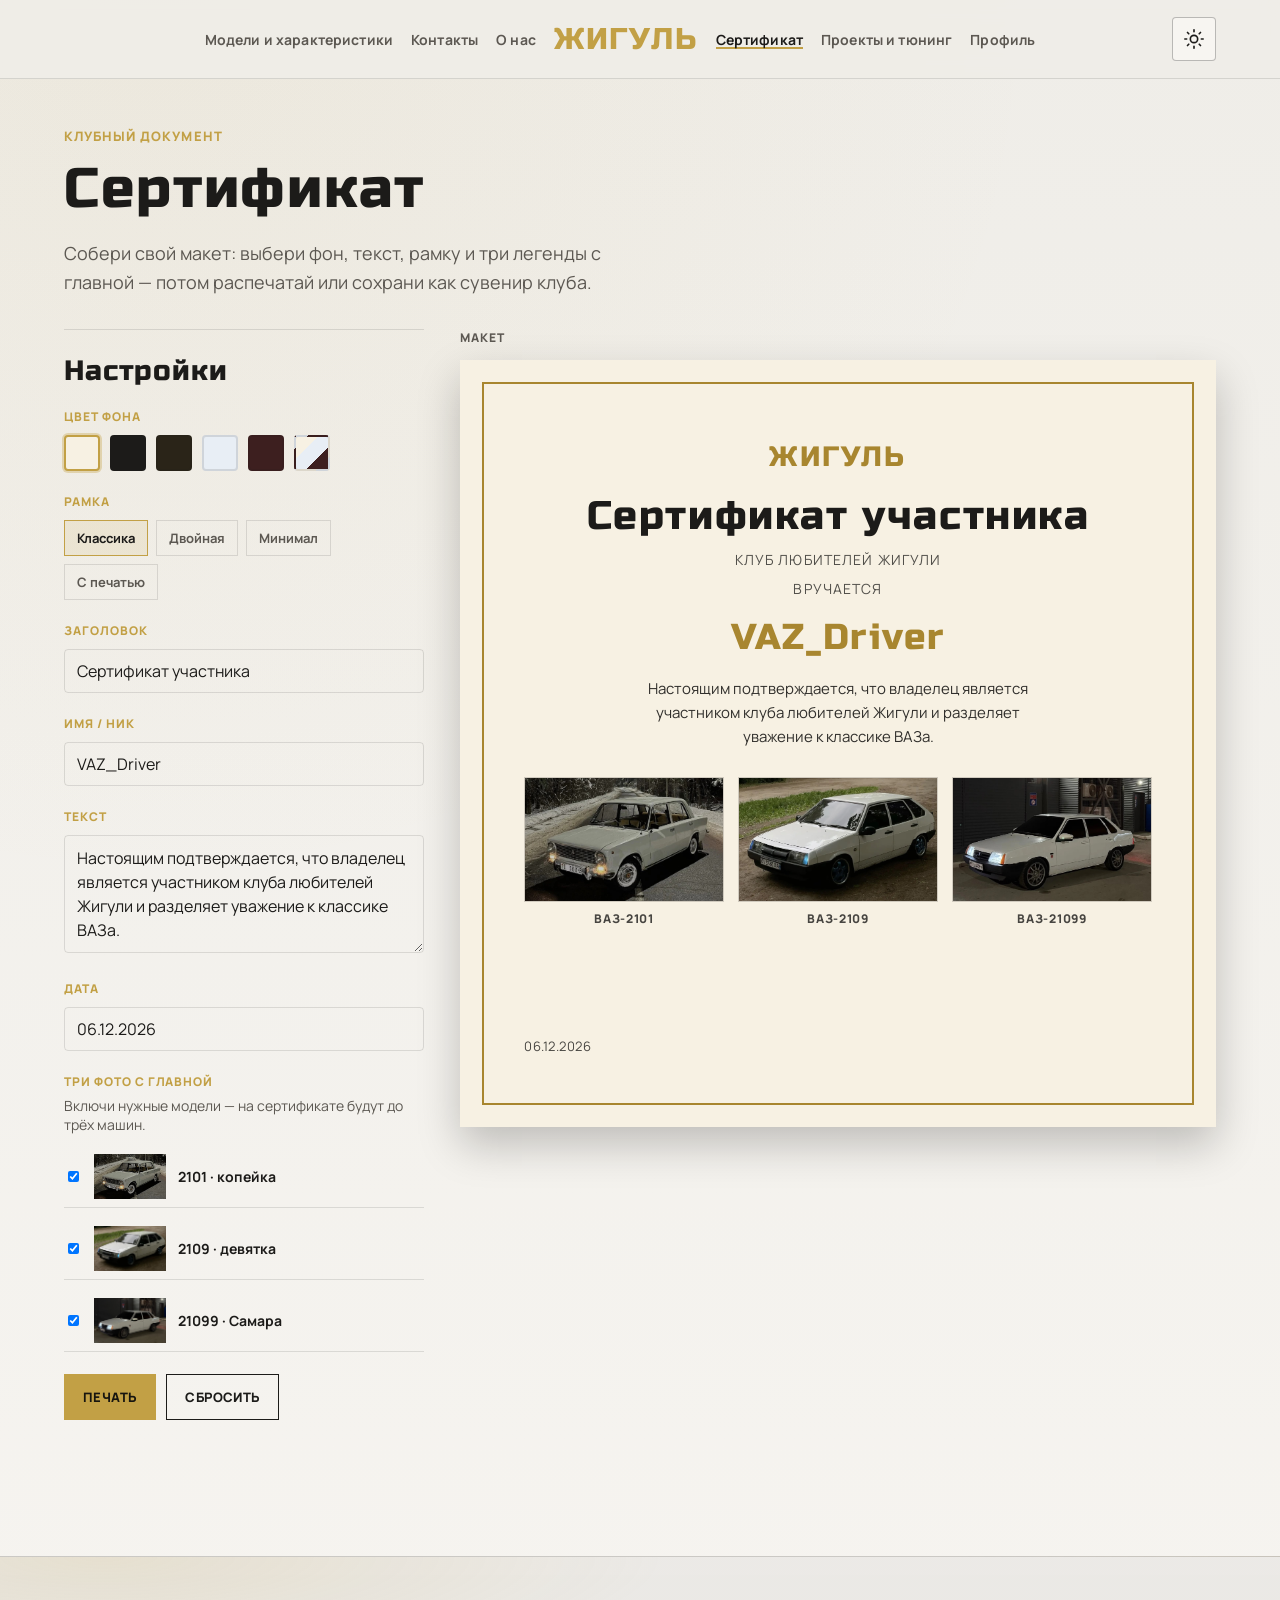
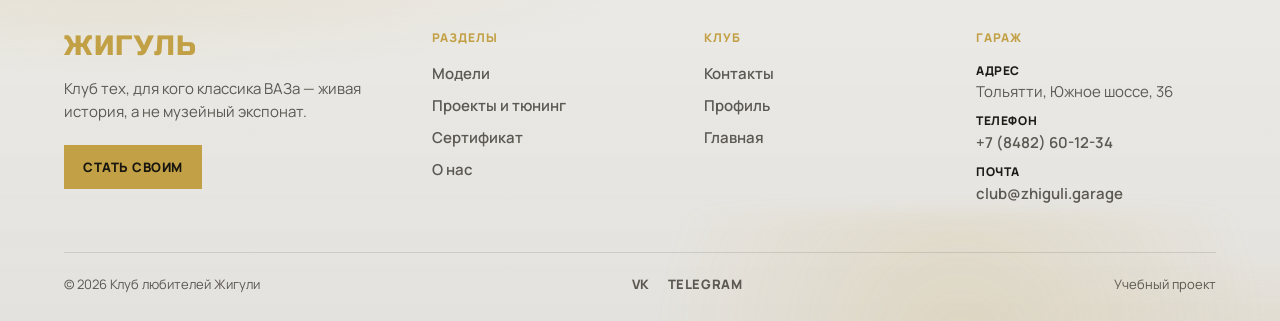
==== commit dce83f46: "Enrich profile and homepage, add a fuller site footer." ====
--- a/html/certificate.html
+++ b/html/certificate.html
@@ -160,10 +160,65 @@
     </main>
 
     <footer class="footer">
-        <div class="container footer__inner">
-            <span class="footer__brand">ЖИГУЛЬ</span>
-            <span class="footer__note">Клуб любителей Жигули · учебный проект</span>
+        <div class="container">
+            <div class="footer__grid">
+                <div class="footer__col footer__col--brand">
+                    <a href="./main.html" class="footer__brand">ЖИГУЛЬ</a>
+                    <p class="footer__tagline">
+                        Клуб тех, для кого классика ВАЗа — живая история,
+                        а не музейный экспонат.
+                    </p>
+                    <a href="../backend/profile.php" class="footer__cta">Стать своим</a>
+                </div>
+
+                <div class="footer__col">
+                    <p class="footer__col-title">Разделы</p>
+                    <ul class="footer__list">
+                        <li><a href="./models.html">Модели</a></li>
+                        <li><a href="./projects.html">Проекты и тюнинг</a></li>
+                        <li><a href="./certificate.html">Сертификат</a></li>
+                        <li><a href="./about.html">О нас</a></li>
+                    </ul>
+                </div>
+
+                <div class="footer__col">
+                    <p class="footer__col-title">Клуб</p>
+                    <ul class="footer__list">
+                        <li><a href="./contacts.html">Контакты</a></li>
+                        <li><a href="../backend/profile.php">Профиль</a></li>
+                        <li><a href="./main.html">Главная</a></li>
+                    </ul>
+                </div>
+
+                <div class="footer__col">
+                    <p class="footer__col-title">Гараж</p>
+                    <ul class="footer__list">
+                        <li>
+                            <strong>Адрес</strong>
+                            <span>Тольятти, Южное шоссе, 36</span>
+                        </li>
+                        <li>
+                            <strong>Телефон</strong>
+                            <a href="tel:+78482601234">+7 (8482) 60-12-34</a>
+                        </li>
+                        <li>
+                            <strong>Почта</strong>
+                            <a href="mailto:club@zhiguli.garage">club@zhiguli.garage</a>
+                        </li>
+                    </ul>
+                </div>
+            </div>
+
+            <div class="footer__bottom">
+                <span class="footer__copy">© 2026 Клуб любителей Жигули</span>
+                <div class="footer__social">
+                    <a href="https://vk.com/zhiguli_club" target="_blank" rel="noopener noreferrer">VK</a>
+                    <a href="https://t.me/zhiguli_garage" target="_blank" rel="noopener noreferrer">Telegram</a>
+                </div>
+                <span class="footer__note">Учебный проект</span>
+            </div>
         </div>
+        <div class="footer__glow" aria-hidden="true"></div>
     </footer>
 
     <script src="../js/theme.js"></script>
--- a/css/style.css
+++ b/css/style.css
@@ -207,6 +207,9 @@
 }
 
 .hero__actions {
+    display: flex;
+    flex-wrap: wrap;
+    gap: 12px;
     margin-top: 24px;
     animation: riseIn 0.7s ease 0.18s both;
 }
@@ -233,6 +236,17 @@
     transform: translateY(-2px);
 }
 
+.hero__btn--ghost {
+    background: transparent;
+    color: var(--text);
+    border-color: var(--text);
+}
+
+.hero__btn--ghost:hover {
+    border-color: var(--accent);
+    color: var(--accent);
+}
+
 
 
 .slider {
@@ -330,11 +344,27 @@
 }
 
 
-.models {
-    padding: 64px 0 48px;
-}
-
+.paths {
+    padding: 28px 0 56px;
+}
+
+.paths__eyebrow,
+.models__eyebrow,
+.spotlight__eyebrow,
+.join__eyebrow,
+.about__eyebrow {
+    margin: 0 0 10px;
+    font-size: 13px;
+    font-weight: 800;
+    letter-spacing: 0.08em;
+    text-transform: uppercase;
+    color: var(--accent);
+}
+
+.paths__title,
 .models__title,
+.spotlight__title,
+.join__title,
 .about__title {
     margin: 0 0 12px;
     font-family: var(--font-display);
@@ -343,13 +373,167 @@
     letter-spacing: 0.03em;
 }
 
+.paths__list {
+    list-style: none;
+    margin: 32px 0 0;
+    padding: 0;
+    display: grid;
+    grid-template-columns: repeat(3, minmax(0, 1fr));
+    gap: 28px;
+}
+
+.paths__item {
+    padding-top: 18px;
+    border-top: 1px solid var(--line);
+    transition: border-color 0.25s ease, transform 0.25s ease;
+}
+
+.paths__item:hover {
+    border-top-color: var(--accent);
+    transform: translateY(-3px);
+}
+
+.paths__name {
+    margin: 0 0 10px;
+    font-size: 22px;
+    font-weight: 800;
+}
+
+.paths__text {
+    margin: 0 0 16px;
+    font-size: 15px;
+    line-height: 1.55;
+    color: var(--text-muted);
+}
+
+.paths__link {
+    font-size: 13px;
+    font-weight: 800;
+    letter-spacing: 0.04em;
+    text-transform: uppercase;
+    color: var(--accent);
+    transition: color 0.2s ease;
+}
+
+.paths__link:hover {
+    color: var(--accent-strong);
+}
+
+.spotlight {
+    padding: 24px 0 56px;
+}
+
+.spotlight__grid {
+    display: grid;
+    grid-template-columns: minmax(0, 1.25fr) minmax(260px, 0.85fr);
+    gap: 36px;
+    align-items: center;
+}
+
+.spotlight__media {
+    margin: 0;
+    overflow: hidden;
+    box-shadow: var(--shadow);
+    background: #111;
+}
+
+.spotlight__media img {
+    width: 100%;
+    aspect-ratio: 16 / 10;
+    object-fit: cover;
+    transform: scale(1.04);
+    transition: transform 0.8s ease;
+}
+
+.spotlight:hover .spotlight__media img {
+    transform: scale(1);
+}
+
+.spotlight__body {
+    max-width: 420px;
+}
+
+.spotlight__text {
+    margin: 0 0 24px;
+    font-size: 17px;
+    line-height: 1.6;
+    color: var(--text-muted);
+}
+
+.spotlight__btn,
+.join__btn {
+    display: inline-flex;
+    align-items: center;
+    justify-content: center;
+    min-height: 46px;
+    padding: 0 20px;
+    border: 1px solid var(--accent);
+    background: var(--accent);
+    color: #17150f;
+    font-size: 14px;
+    font-weight: 800;
+    letter-spacing: 0.04em;
+    text-transform: uppercase;
+    transition: background-color 0.2s ease, color 0.2s ease, transform 0.2s ease, border-color 0.2s ease;
+}
+
+.spotlight__btn:hover,
+.join__btn:hover {
+    background: transparent;
+    color: var(--text);
+    transform: translateY(-2px);
+}
+
+.models {
+    padding: 40px 0 48px;
+}
+
 .models__lead,
-.about__text {
+.about__text,
+.join__text {
     margin: 0;
     max-width: 52ch;
     font-size: 18px;
     line-height: 1.6;
     color: var(--text-muted);
+}
+
+.join {
+    padding: 0;
+}
+
+.join__inner {
+    display: flex;
+    align-items: flex-end;
+    justify-content: space-between;
+    gap: 28px;
+    padding: 40px 24px 48px;
+    border-top: 1px solid var(--line);
+    border-bottom: 1px solid var(--line);
+    background:
+        linear-gradient(90deg, rgba(194, 160, 69, 0.1), transparent 58%);
+}
+
+.join__copy {
+    max-width: 540px;
+}
+
+.join__actions {
+    display: flex;
+    flex-wrap: wrap;
+    gap: 12px;
+    flex-shrink: 0;
+}
+
+.join__btn--ghost {
+    background: transparent;
+    color: var(--text);
+    border-color: var(--text);
+}
+
+.join__btn--ghost:hover {
+    border-color: var(--accent);
+    color: var(--accent);
 }
 
 .models__list {
@@ -408,12 +592,11 @@
 
 
 .about {
-    padding: 24px 0 88px;
+    padding: 0 0 88px;
 }
 
 .about__inner {
     padding-top: 40px;
-    border-top: 1px solid var(--line);
 }
 
 .about__btn {
@@ -442,33 +625,164 @@
 
 
 .footer {
+    position: relative;
+    margin-top: 24px;
+    padding: 72px 0 0;
     border-top: 1px solid var(--line);
-    padding: 28px 0;
-    background: rgba(0, 0, 0, 0.03);
+    overflow: hidden;
+    background:
+        radial-gradient(ellipse 80% 60% at 8% 0%, rgba(194, 160, 69, 0.14), transparent 55%),
+        radial-gradient(ellipse 50% 40% at 100% 100%, rgba(194, 160, 69, 0.08), transparent 50%),
+        linear-gradient(180deg, rgba(0, 0, 0, 0.04), rgba(0, 0, 0, 0.08));
 }
 
 body.theme--dark .footer {
-    background: rgba(255, 255, 255, 0.02);
-}
-
-.footer__inner {
+    background:
+        radial-gradient(ellipse 80% 60% at 8% 0%, rgba(212, 175, 55, 0.16), transparent 55%),
+        radial-gradient(ellipse 50% 40% at 100% 100%, rgba(212, 175, 55, 0.07), transparent 50%),
+        linear-gradient(180deg, rgba(255, 255, 255, 0.02), rgba(0, 0, 0, 0.35));
+}
+
+.footer__glow {
+    position: absolute;
+    inset: auto -10% -40% 40%;
+    height: 70%;
+    pointer-events: none;
+    background:
+        radial-gradient(circle, rgba(194, 160, 69, 0.18), transparent 65%);
+    filter: blur(8px);
+}
+
+.footer__grid {
+    position: relative;
+    z-index: 1;
+    display: grid;
+    grid-template-columns: minmax(220px, 1.4fr) repeat(3, minmax(140px, 1fr));
+    gap: 36px 32px;
+    padding-bottom: 48px;
+}
+
+.footer__brand {
+    font-family: var(--font-display);
+    font-size: 28px;
+    letter-spacing: 0.06em;
+    color: var(--accent);
+}
+
+.footer__tagline {
+    margin: 14px 0 0;
+    max-width: 34ch;
+    font-size: 15px;
+    line-height: 1.55;
+    color: var(--text-muted);
+}
+
+.footer__cta {
+    display: inline-flex;
+    align-items: center;
+    justify-content: center;
+    margin-top: 22px;
+    min-height: 44px;
+    padding: 0 18px;
+    border: 1px solid var(--accent);
+    background: var(--accent);
+    color: #17150f;
+    font-size: 13px;
+    font-weight: 800;
+    letter-spacing: 0.04em;
+    text-transform: uppercase;
+    transition: background-color 0.2s ease, color 0.2s ease, transform 0.2s ease;
+}
+
+.footer__cta:hover {
+    background: transparent;
+    color: var(--text);
+    transform: translateY(-2px);
+}
+
+.footer__col-title {
+    margin: 0 0 16px;
+    font-size: 12px;
+    font-weight: 800;
+    letter-spacing: 0.08em;
+    text-transform: uppercase;
+    color: var(--accent);
+}
+
+.footer__list {
+    list-style: none;
+    margin: 0;
+    padding: 0;
+    display: grid;
+    gap: 10px;
+}
+
+.footer__list a {
+    font-size: 15px;
+    font-weight: 600;
+    color: var(--text-muted);
+    transition: color 0.2s ease, transform 0.2s ease;
+}
+
+.footer__list a:hover {
+    color: var(--text);
+    transform: translateX(3px);
+}
+
+.footer__list span {
+    display: block;
+    font-size: 15px;
+    line-height: 1.45;
+    color: var(--text-muted);
+}
+
+.footer__list strong {
+    display: block;
+    margin-bottom: 2px;
+    font-size: 12px;
+    font-weight: 800;
+    letter-spacing: 0.05em;
+    text-transform: uppercase;
+    color: var(--text);
+}
+
+.footer__bottom {
+    position: relative;
+    z-index: 1;
     display: flex;
     align-items: center;
     justify-content: space-between;
     gap: 16px;
     flex-wrap: wrap;
-}
-
-.footer__brand {
-    font-family: var(--font-display);
-    letter-spacing: 0.06em;
+    padding: 22px 0 28px;
+    border-top: 1px solid var(--line);
+}
+
+.footer__note,
+.footer__copy {
+    font-size: 13px;
+    color: var(--text-muted);
+}
+
+.footer__social {
+    display: flex;
+    flex-wrap: wrap;
+    gap: 10px 18px;
+}
+
+.footer__social a {
+    font-size: 13px;
+    font-weight: 800;
+    letter-spacing: 0.04em;
+    text-transform: uppercase;
+    color: var(--text-muted);
+    transition: color 0.2s ease;
+}
+
+.footer__social a:hover {
     color: var(--accent);
 }
 
-.footer__note {
-    font-size: 14px;
-    color: var(--text-muted);
-}
 
 @media (max-width: 1100px) {
     .header__link {
@@ -490,8 +804,38 @@
         max-width: none;
     }
 
+    .paths__list,
     .models__list {
         grid-template-columns: 1fr;
+    }
+
+    .spotlight__grid {
+        grid-template-columns: 1fr;
+        gap: 24px;
+    }
+
+    .spotlight__body {
+        max-width: none;
+    }
+
+    .join__inner {
+        flex-direction: column;
+        align-items: flex-start;
+        background:
+            linear-gradient(180deg, rgba(194, 160, 69, 0.1), transparent 78%);
+    }
+
+    .footer {
+        padding-top: 56px;
+    }
+
+    .footer__grid {
+        grid-template-columns: 1fr 1fr;
+        gap: 32px 24px;
+    }
+
+    .footer__col--brand {
+        grid-column: 1 / -1;
     }
 }
 
@@ -523,6 +867,30 @@
     .header__theme:hover {
         transform: scale(1.04);
     }
+
+    .hero__actions,
+    .join__actions {
+        flex-direction: column;
+    }
+
+    .hero__btn,
+    .join__btn,
+    .spotlight__btn {
+        width: 100%;
+    }
+
+    .footer__grid {
+        grid-template-columns: 1fr;
+    }
+
+    .footer__bottom {
+        flex-direction: column;
+        align-items: flex-start;
+    }
+
+    .footer__cta {
+        width: 100%;
+    }
 }
 
 @media (prefers-reduced-motion: reduce) {
@@ -537,7 +905,9 @@
     .slider__track,
     .slider__slide img,
     .models__link,
-    .models__image {
+    .models__image,
+    .paths__item,
+    .spotlight__media img {
         animation: none !important;
         transition: none !important;
     }
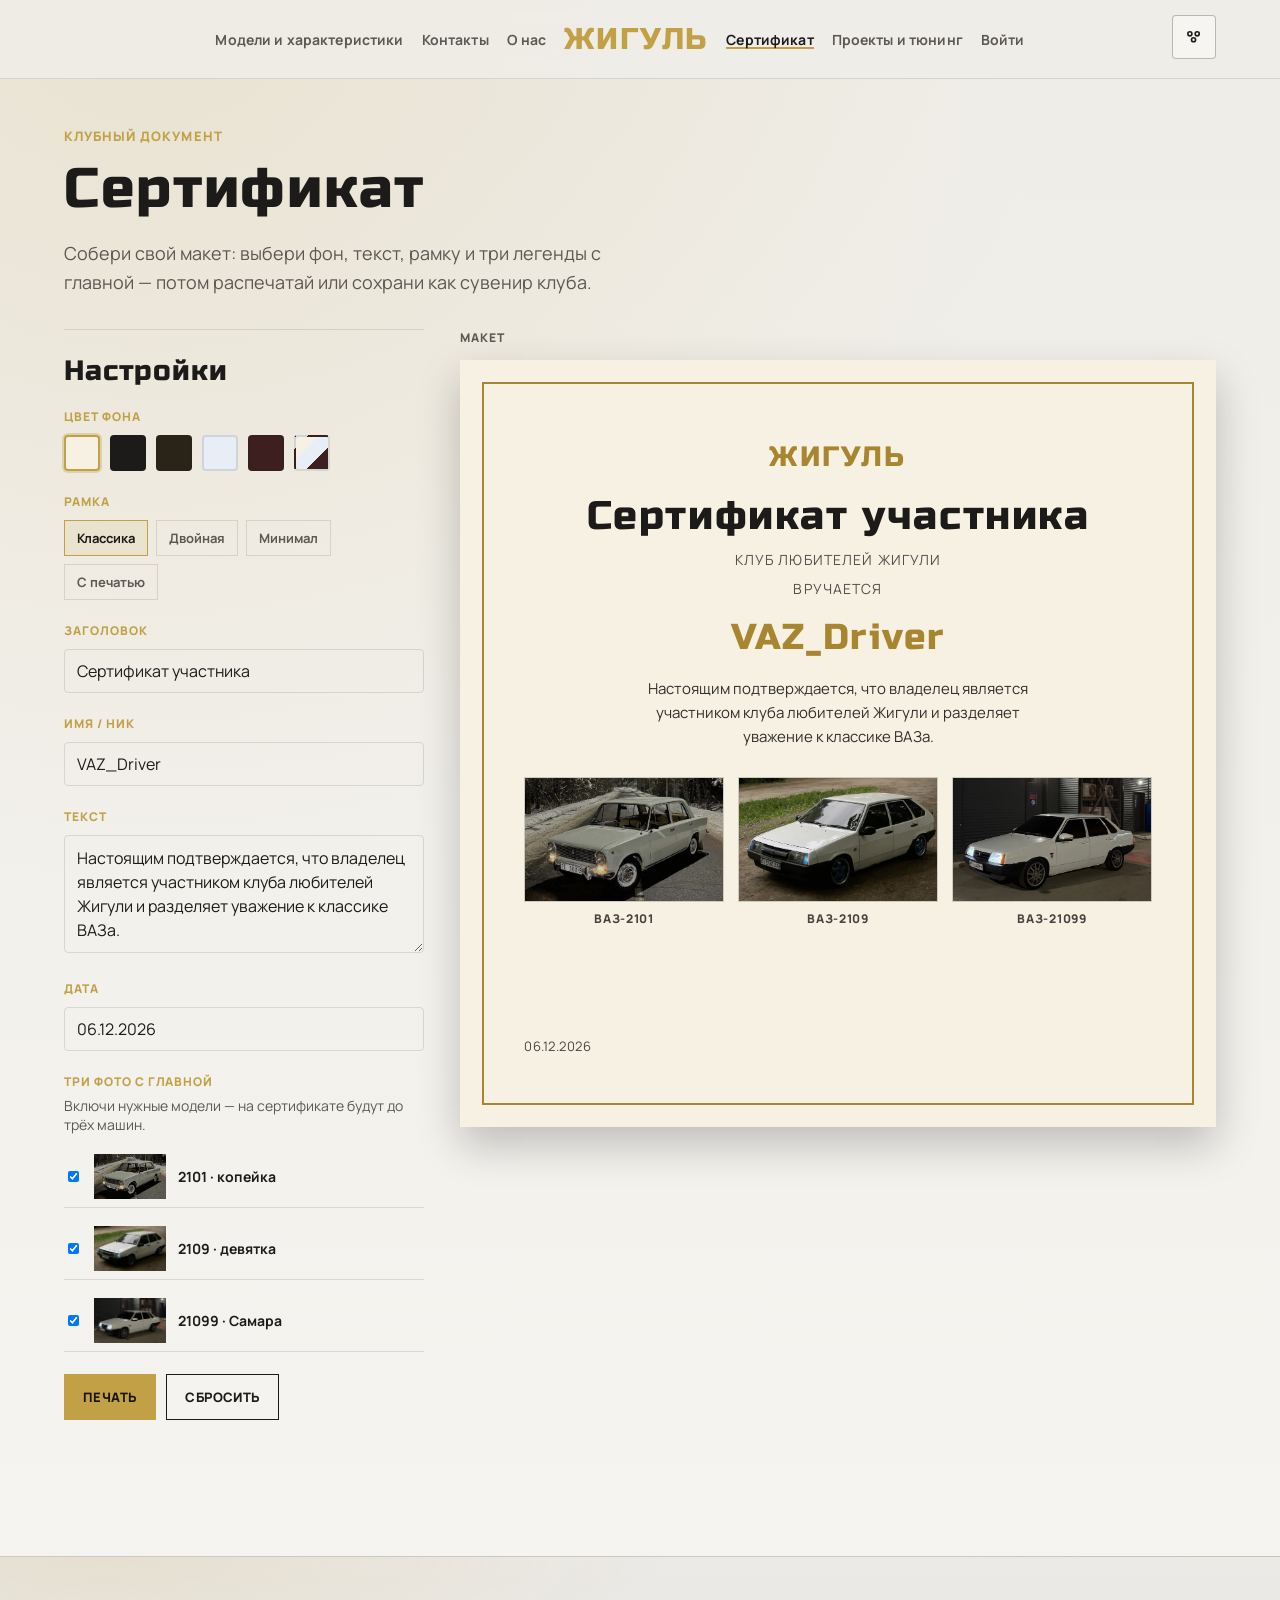
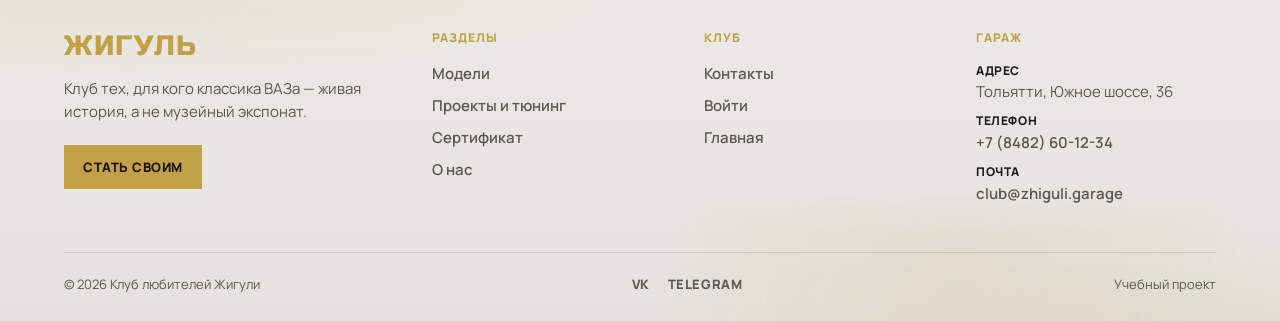
==== commit 62abacda: "Add UX search, smart auth links, to-top, and multi-theme picker." ====
--- a/html/certificate.html
+++ b/html/certificate.html
@@ -24,7 +24,9 @@
                 <a href="./main.html" class="header__logo">ЖИГУЛЬ</a>
                 <a href="./certificate.html" class="header__link header__link--active">Сертификат</a>
                 <a href="./projects.html" class="header__link">Проекты и тюнинг</a>
-                <a href="../backend/profile.php" class="header__link">Профиль</a>
+                <a href="../backend/login.php" class="header__link" data-auth="profile"
+                    data-auth-guest="../backend/login.php" data-auth-user="../backend/profile.php"
+                    data-auth-guest-label="Войти" data-auth-user-label="Профиль">Войти</a>
             </nav>
             <button type="button" class="header__theme" id="themeBtn" aria-label="Сменить тему"></button>
         </div>
@@ -168,7 +170,7 @@
                         Клуб тех, для кого классика ВАЗа — живая история,
                         а не музейный экспонат.
                     </p>
-                    <a href="../backend/profile.php" class="footer__cta">Стать своим</a>
+                    <a href="../backend/register.php" class="footer__cta" data-auth="join" data-auth-guest="../backend/register.php" data-auth-user="../backend/profile.php" data-auth-guest-label="Стать своим" data-auth-user-label="Открыть профиль">Стать своим</a>
                 </div>
 
                 <div class="footer__col">
@@ -185,7 +187,7 @@
                     <p class="footer__col-title">Клуб</p>
                     <ul class="footer__list">
                         <li><a href="./contacts.html">Контакты</a></li>
-                        <li><a href="../backend/profile.php">Профиль</a></li>
+                        <li><a href="../backend/login.php" data-auth="profile" data-auth-guest="../backend/login.php" data-auth-user="../backend/profile.php" data-auth-guest-label="Войти" data-auth-user-label="Профиль">Войти</a></li>
                         <li><a href="./main.html">Главная</a></li>
                     </ul>
                 </div>
@@ -221,8 +223,16 @@
         <div class="footer__glow" aria-hidden="true"></div>
     </footer>
 
+    <button type="button" class="to-top" id="toTop" aria-label="Наверх" hidden>
+        <svg class="to-top__icon" viewBox="0 0 24 24" aria-hidden="true" focusable="false">
+            <path d="M12 5l7 7h-4v7h-6v-7H5l7-7z" />
+        </svg>
+    </button>
+
     <script src="../js/theme.js"></script>
+    <script src="../js/auth-nav.js"></script>
     <script src="../js/cert.js"></script>
+    <script src="../js/to-top.js"></script>
 </body>
 
 </html>
--- a/css/style.css
+++ b/css/style.css
@@ -1,4 +1,6 @@
-:root {
+:root,
+body.theme--light,
+body[data-theme="light"] {
     --bg: #efede8;
     --bg-elevated: #f7f5f1;
     --text: #1c1b19;
@@ -7,13 +9,19 @@
     --accent-strong: #a8862f;
     --line: rgba(28, 27, 25, 0.12);
     --header-bg: rgba(239, 237, 232, 0.92);
+    --accent-glow: rgba(194, 160, 69, 0.14);
+    --footer-glow: rgba(194, 160, 69, 0.08);
+    --theme-btn-border: rgba(28, 27, 25, 0.28);
+    --theme-btn-bg: var(--bg-elevated);
+    --theme-btn-icon: #1c1b19;
     --font-display: "Russo One", sans-serif;
     --font-body: "Manrope", sans-serif;
     --shadow: 0 18px 40px rgba(0, 0, 0, 0.22);
     --radius: 4px;
 }
 
-body.theme--dark {
+body.theme--dark,
+body[data-theme="dark"] {
     --bg: #141312;
     --bg-elevated: #1d1c1a;
     --text: #f2efe8;
@@ -22,6 +30,65 @@
     --accent-strong: #e0c15c;
     --line: rgba(242, 239, 232, 0.12);
     --header-bg: rgba(20, 19, 18, 0.86);
+    --accent-glow: rgba(212, 175, 55, 0.16);
+    --footer-glow: rgba(212, 175, 55, 0.07);
+    --theme-btn-border: #d4af37;
+    --theme-btn-bg: #3a3428;
+    --theme-btn-icon: #f2efe8;
+}
+
+/* Масло, металл и тёплый янтарь — вечерний бокс */
+body.theme--garage,
+body[data-theme="garage"] {
+    --bg: #1a1c16;
+    --bg-elevated: #24271e;
+    --text: #e8e6d9;
+    --text-muted: #a8a792;
+    --accent: #c4a35a;
+    --accent-strong: #dfc07a;
+    --line: rgba(232, 230, 217, 0.12);
+    --header-bg: rgba(26, 28, 22, 0.9);
+    --accent-glow: rgba(196, 163, 90, 0.16);
+    --footer-glow: rgba(196, 163, 90, 0.08);
+    --theme-btn-border: #c4a35a;
+    --theme-btn-bg: #323628;
+    --theme-btn-icon: #e8e6d9;
+}
+
+/* Асфальт и красный акцент — выезд / трасса */
+body.theme--racing,
+body[data-theme="racing"] {
+    --bg: #121214;
+    --bg-elevated: #1c1c20;
+    --text: #f3f1ef;
+    --text-muted: #a9a6a1;
+    --accent: #d64545;
+    --accent-strong: #ef6b6b;
+    --line: rgba(243, 241, 239, 0.12);
+    --header-bg: rgba(18, 18, 20, 0.9);
+    --accent-glow: rgba(214, 69, 69, 0.16);
+    --footer-glow: rgba(214, 69, 69, 0.08);
+    --theme-btn-border: #d64545;
+    --theme-btn-bg: #2a1f1f;
+    --theme-btn-icon: #f3f1ef;
+}
+
+/* Холодный металл — зимний гараж */
+body.theme--frost,
+body[data-theme="frost"] {
+    --bg: #e7eef3;
+    --bg-elevated: #f3f7fa;
+    --text: #1a242c;
+    --text-muted: #5a6b76;
+    --accent: #3f7f9c;
+    --accent-strong: #2f6780;
+    --line: rgba(26, 36, 44, 0.12);
+    --header-bg: rgba(231, 238, 243, 0.92);
+    --accent-glow: rgba(63, 127, 156, 0.14);
+    --footer-glow: rgba(63, 127, 156, 0.08);
+    --theme-btn-border: rgba(26, 36, 44, 0.28);
+    --theme-btn-bg: var(--bg-elevated);
+    --theme-btn-icon: #1a242c;
 }
 
 * {
@@ -37,7 +104,7 @@
     font-family: var(--font-body);
     color: var(--text);
     background:
-        radial-gradient(circle at 12% 0%, rgba(194, 160, 69, 0.07), transparent 40%),
+        radial-gradient(circle at 12% 0%, var(--accent-glow), transparent 40%),
         linear-gradient(180deg, var(--bg) 0%, var(--bg-elevated) 100%);
     min-height: 100vh;
     transition: background-color 0.25s ease, color 0.25s ease;
@@ -123,40 +190,86 @@
     box-shadow: inset 0 -2px 0 var(--accent);
 }
 
-.header__theme {
+.theme-switch {
     position: absolute;
     right: 24px;
     top: 50%;
     transform: translateY(-50%);
+    z-index: 40;
+}
+
+.header__theme {
     width: 44px;
     height: 44px;
     padding: 0;
-    border: 1px solid rgba(28, 27, 25, 0.28);
+    border: 1px solid var(--theme-btn-border);
     border-radius: var(--radius);
-    background-color: var(--bg-elevated);
-    background-image: url("data:image/svg+xml,%3Csvg xmlns='http://www.w3.org/2000/svg' viewBox='0 0 24 24' fill='none' stroke='%231c1b19' stroke-width='1.8' stroke-linecap='round' stroke-linejoin='round'%3E%3Ccircle cx='12' cy='12' r='4'/%3E%3Cpath d='M12 2v2M12 20v2M4.9 4.9l1.4 1.4M17.7 17.7l1.4 1.4M2 12h2M20 12h2M4.9 19.1l1.4-1.4M17.7 6.3l1.4-1.4'/%3E%3C/svg%3E");
+    background-color: var(--theme-btn-bg);
+    background-image: url("data:image/svg+xml,%3Csvg xmlns='http://www.w3.org/2000/svg' viewBox='0 0 24 24' fill='none' stroke='%231c1b19' stroke-width='1.8' stroke-linecap='round' stroke-linejoin='round'%3E%3Ccircle cx='7.5' cy='8.5' r='2.2'/%3E%3Ccircle cx='15.5' cy='8.5' r='2.2'/%3E%3Ccircle cx='11.5' cy='15' r='2.2'/%3E%3C/svg%3E");
     background-size: 22px 22px;
     background-repeat: no-repeat;
     background-position: center;
     cursor: pointer;
-    transition: border-color 0.2s ease, transform 0.2s ease, background-color 0.2s ease, background-image 0.2s ease;
-}
-
-.header__theme:hover {
+    transition: border-color 0.2s ease, transform 0.2s ease, background-color 0.2s ease, box-shadow 0.2s ease;
+}
+
+.header__theme:hover,
+.theme-switch--open .header__theme {
     border-color: var(--accent);
-    transform: translateY(-50%) scale(1.04);
-}
-
-body.theme--dark .header__theme {
-    border-color: #d4af37;
-    background-color: #3a3428;
-    background-image: url("data:image/svg+xml,%3Csvg xmlns='http://www.w3.org/2000/svg' viewBox='0 0 24 24' fill='none' stroke='%23f2efe8' stroke-width='2' stroke-linecap='round' stroke-linejoin='round'%3E%3Cpath d='M21 14.5A8.5 8.5 0 1 1 9.5 3a7 7 0 0 0 11.5 11.5z'/%3E%3C/svg%3E");
-    box-shadow: 0 0 0 2px rgba(212, 175, 55, 0.25);
-}
-
-body.theme--dark .header__theme:hover {
-    border-color: #e0c15c;
-    background-color: #4a4232;
+    transform: scale(1.04);
+    box-shadow: 0 0 0 2px color-mix(in srgb, var(--accent) 28%, transparent);
+}
+
+body:is(.theme--dark, .theme--garage, .theme--racing, [data-theme="dark"], [data-theme="garage"], [data-theme="racing"]) .header__theme {
+    background-image: url("data:image/svg+xml,%3Csvg xmlns='http://www.w3.org/2000/svg' viewBox='0 0 24 24' fill='none' stroke='%23f2efe8' stroke-width='1.8' stroke-linecap='round' stroke-linejoin='round'%3E%3Ccircle cx='7.5' cy='8.5' r='2.2'/%3E%3Ccircle cx='15.5' cy='8.5' r='2.2'/%3E%3Ccircle cx='11.5' cy='15' r='2.2'/%3E%3C/svg%3E");
+}
+
+.theme-switch__menu {
+    position: absolute;
+    top: calc(100% + 10px);
+    right: 0;
+    min-width: 168px;
+    margin: 0;
+    padding: 8px;
+    list-style: none;
+    border: 1px solid var(--line);
+    border-radius: var(--radius);
+    background: var(--bg-elevated);
+    box-shadow: var(--shadow);
+}
+
+.theme-switch__option {
+    display: flex;
+    align-items: center;
+    gap: 10px;
+    width: 100%;
+    min-height: 40px;
+    padding: 0 10px;
+    border: 0;
+    border-radius: var(--radius);
+    background: transparent;
+    color: var(--text);
+    font: inherit;
+    font-size: 14px;
+    font-weight: 700;
+    text-align: left;
+    cursor: pointer;
+    transition: background-color 0.15s ease, color 0.15s ease;
+}
+
+.theme-switch__option:hover,
+.theme-switch__option--active {
+    background: color-mix(in srgb, var(--accent) 16%, transparent);
+    color: var(--text);
+}
+
+.theme-switch__swatch {
+    width: 14px;
+    height: 14px;
+    border-radius: 50%;
+    background: var(--swatch, var(--accent));
+    box-shadow: inset 0 0 0 1px rgba(0, 0, 0, 0.18);
+    flex-shrink: 0;
 }
 
 
@@ -511,7 +624,7 @@
     border-top: 1px solid var(--line);
     border-bottom: 1px solid var(--line);
     background:
-        linear-gradient(90deg, rgba(194, 160, 69, 0.1), transparent 58%);
+        linear-gradient(90deg, var(--accent-glow), transparent 58%);
 }
 
 .join__copy {
@@ -624,6 +737,44 @@
 
 
 
+.to-top {
+    position: fixed;
+    right: 24px;
+    bottom: 24px;
+    z-index: 30;
+    width: 48px;
+    height: 48px;
+    padding: 0;
+    border: 1px solid var(--accent);
+    border-radius: var(--radius);
+    background: var(--accent);
+    color: #17150f;
+    cursor: pointer;
+    opacity: 0;
+    visibility: hidden;
+    pointer-events: none;
+    transform: translateY(8px);
+    transition: opacity 0.2s ease, transform 0.2s ease, visibility 0.2s ease, background-color 0.2s ease, color 0.2s ease;
+}
+
+.to-top--visible {
+    opacity: 1;
+    visibility: visible;
+    pointer-events: auto;
+    transform: translateY(0);
+}
+
+.to-top:hover {
+    background: transparent;
+    color: var(--text);
+}
+
+.to-top__icon {
+    width: 22px;
+    height: 22px;
+    fill: currentColor;
+}
+
 .footer {
     position: relative;
     margin-top: 24px;
@@ -631,15 +782,15 @@
     border-top: 1px solid var(--line);
     overflow: hidden;
     background:
-        radial-gradient(ellipse 80% 60% at 8% 0%, rgba(194, 160, 69, 0.14), transparent 55%),
-        radial-gradient(ellipse 50% 40% at 100% 100%, rgba(194, 160, 69, 0.08), transparent 50%),
+        radial-gradient(ellipse 80% 60% at 8% 0%, var(--accent-glow), transparent 55%),
+        radial-gradient(ellipse 50% 40% at 100% 100%, var(--footer-glow), transparent 50%),
         linear-gradient(180deg, rgba(0, 0, 0, 0.04), rgba(0, 0, 0, 0.08));
 }
 
-body.theme--dark .footer {
+body:is(.theme--dark, .theme--garage, .theme--racing, [data-theme="dark"], [data-theme="garage"], [data-theme="racing"]) .footer {
     background:
-        radial-gradient(ellipse 80% 60% at 8% 0%, rgba(212, 175, 55, 0.16), transparent 55%),
-        radial-gradient(ellipse 50% 40% at 100% 100%, rgba(212, 175, 55, 0.07), transparent 50%),
+        radial-gradient(ellipse 80% 60% at 8% 0%, var(--accent-glow), transparent 55%),
+        radial-gradient(ellipse 50% 40% at 100% 100%, var(--footer-glow), transparent 50%),
         linear-gradient(180deg, rgba(255, 255, 255, 0.02), rgba(0, 0, 0, 0.35));
 }
 
@@ -649,7 +800,7 @@
     height: 70%;
     pointer-events: none;
     background:
-        radial-gradient(circle, rgba(194, 160, 69, 0.18), transparent 65%);
+        radial-gradient(circle, var(--accent-glow), transparent 65%);
     filter: blur(8px);
 }
 
@@ -822,7 +973,7 @@
         flex-direction: column;
         align-items: flex-start;
         background:
-            linear-gradient(180deg, rgba(194, 160, 69, 0.1), transparent 78%);
+            linear-gradient(180deg, var(--accent-glow), transparent 78%);
     }
 
     .footer {
@@ -858,13 +1009,14 @@
         font-size: 24px;
     }
 
-    .header__theme {
+    .theme-switch {
         right: 16px;
         top: 22px;
         transform: none;
     }
 
-    .header__theme:hover {
+    .header__theme:hover,
+    .theme-switch--open .header__theme {
         transform: scale(1.04);
     }
 
@@ -890,6 +1042,11 @@
 
     .footer__cta {
         width: 100%;
+    }
+
+    .to-top {
+        right: 16px;
+        bottom: 16px;
     }
 }
 
--- a/css/pages.css
+++ b/css/pages.css
@@ -224,11 +224,11 @@
     font-weight: 700;
 }
 
-body.theme--dark .feedback__error {
+body:is(.theme--dark, .theme--garage, .theme--racing, [data-theme="dark"], [data-theme="garage"], [data-theme="racing"]) .feedback__error {
     color: #ff7b7b;
 }
 
-body.theme--dark .feedback__success {
+body:is(.theme--dark, .theme--garage, .theme--racing, [data-theme="dark"], [data-theme="garage"], [data-theme="racing"]) .feedback__success {
     color: #7dcea0;
 }
 
@@ -251,6 +251,75 @@
     background: transparent;
     color: var(--text);
     transform: translateY(-1px);
+}
+
+.catalog-tools {
+    padding: 8px 0 20px;
+}
+
+.catalog-tools__inner {
+    display: grid;
+    grid-template-columns: minmax(0, 1.4fr) repeat(2, minmax(140px, 0.7fr));
+    gap: 14px 16px;
+    align-items: end;
+}
+
+.catalog-tools__label,
+.projects-search__label {
+    display: block;
+    margin-bottom: 8px;
+    font-size: 12px;
+    font-weight: 800;
+    letter-spacing: 0.06em;
+    text-transform: uppercase;
+    color: var(--accent);
+}
+
+.catalog-tools__input,
+.catalog-tools__select,
+.projects-search__input {
+    width: 100%;
+    min-height: 46px;
+    padding: 12px 14px;
+    border: 1px solid var(--line);
+    border-radius: var(--radius);
+    background: transparent;
+    color: var(--text);
+    font: inherit;
+    transition: border-color 0.2s ease;
+}
+
+.catalog-tools__select {
+    cursor: pointer;
+    appearance: none;
+    background-image:
+        linear-gradient(45deg, transparent 50%, var(--text-muted) 50%),
+        linear-gradient(135deg, var(--text-muted) 50%, transparent 50%);
+    background-position:
+        calc(100% - 18px) calc(50% - 3px),
+        calc(100% - 12px) calc(50% - 3px);
+    background-size: 6px 6px, 6px 6px;
+    background-repeat: no-repeat;
+    padding-right: 36px;
+}
+
+.catalog-tools__input:focus,
+.catalog-tools__select:focus,
+.projects-search__input:focus {
+    outline: none;
+    border-color: var(--accent);
+}
+
+.catalog-tools__empty {
+    margin: 16px 0 0;
+    font-size: 15px;
+    font-weight: 600;
+    color: var(--text-muted);
+}
+
+.projects-search {
+    display: block;
+    margin-bottom: 18px;
 }
 
 .catalog-nav {
@@ -645,6 +714,10 @@
     .spec__grid {
         grid-template-columns: 1fr;
     }
+
+    .catalog-tools__inner {
+        grid-template-columns: 1fr;
+    }
 }
 
 @media (prefers-reduced-motion: reduce) {
